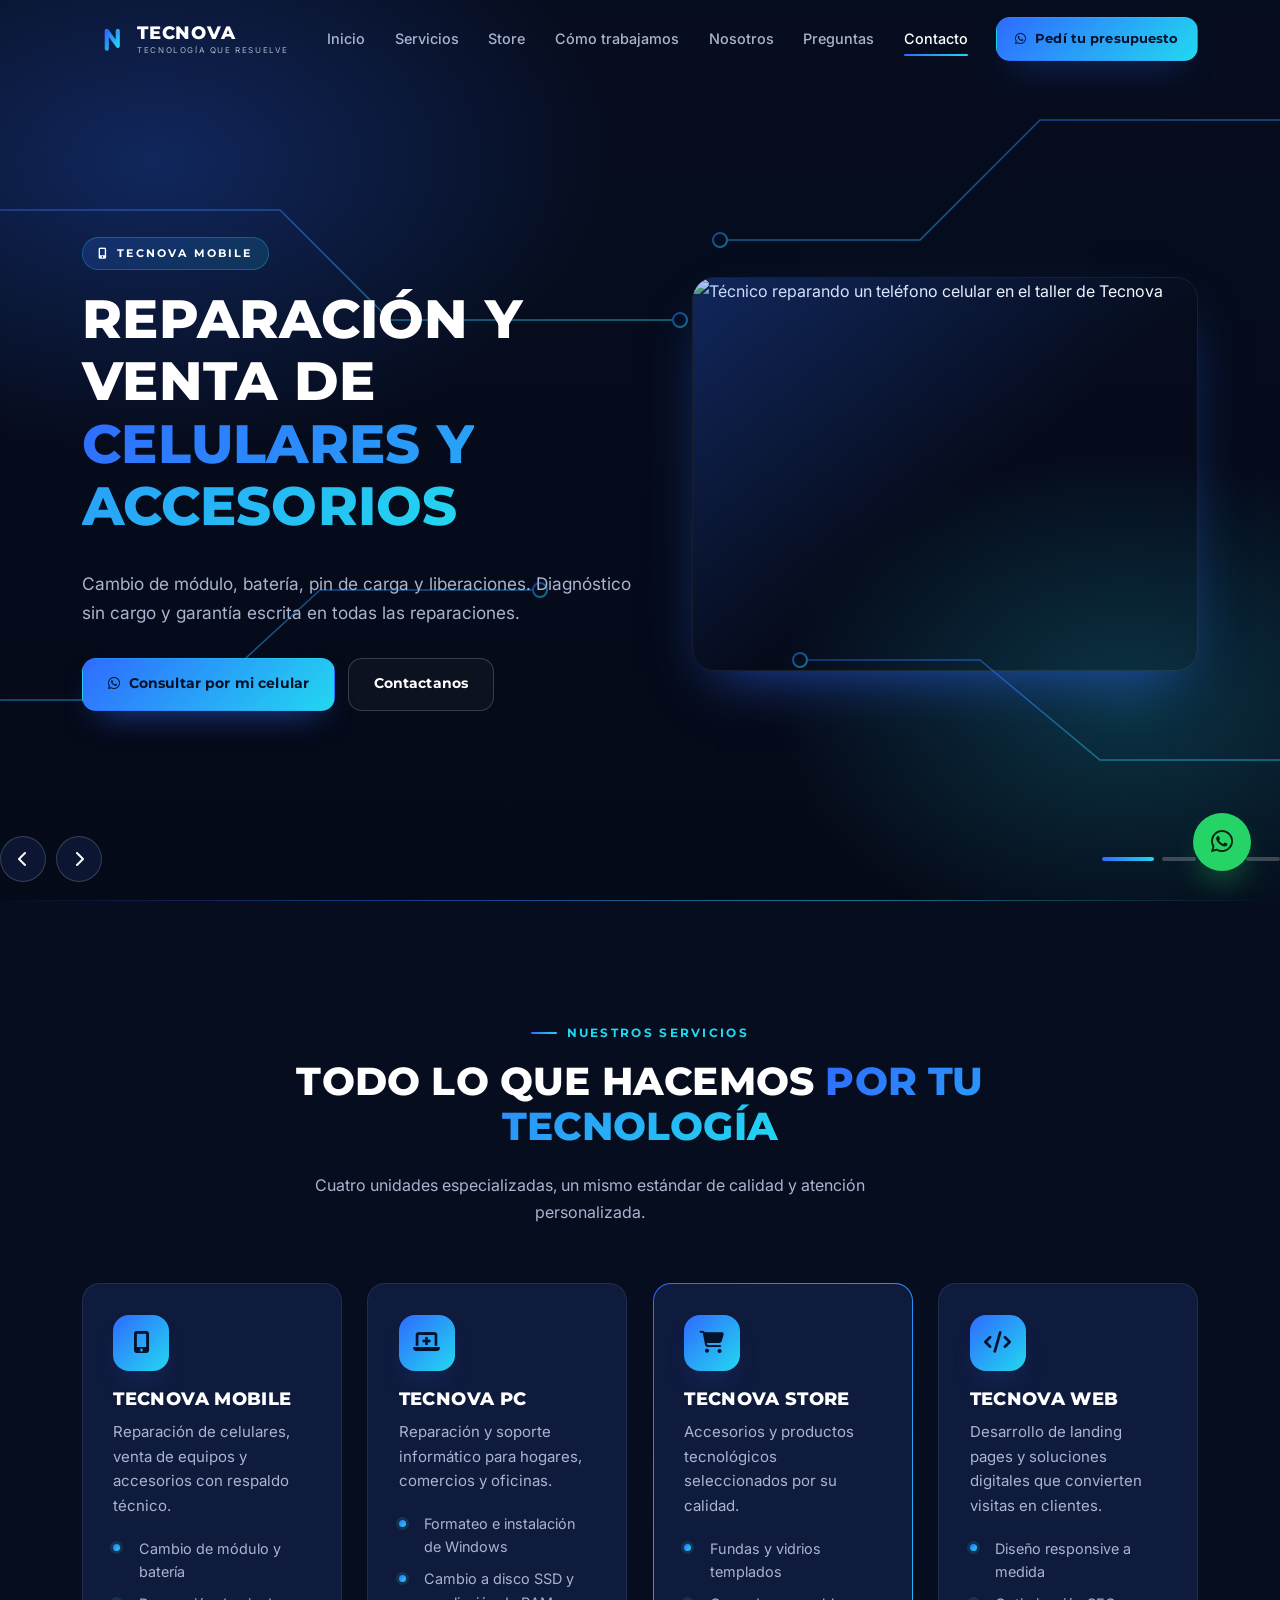
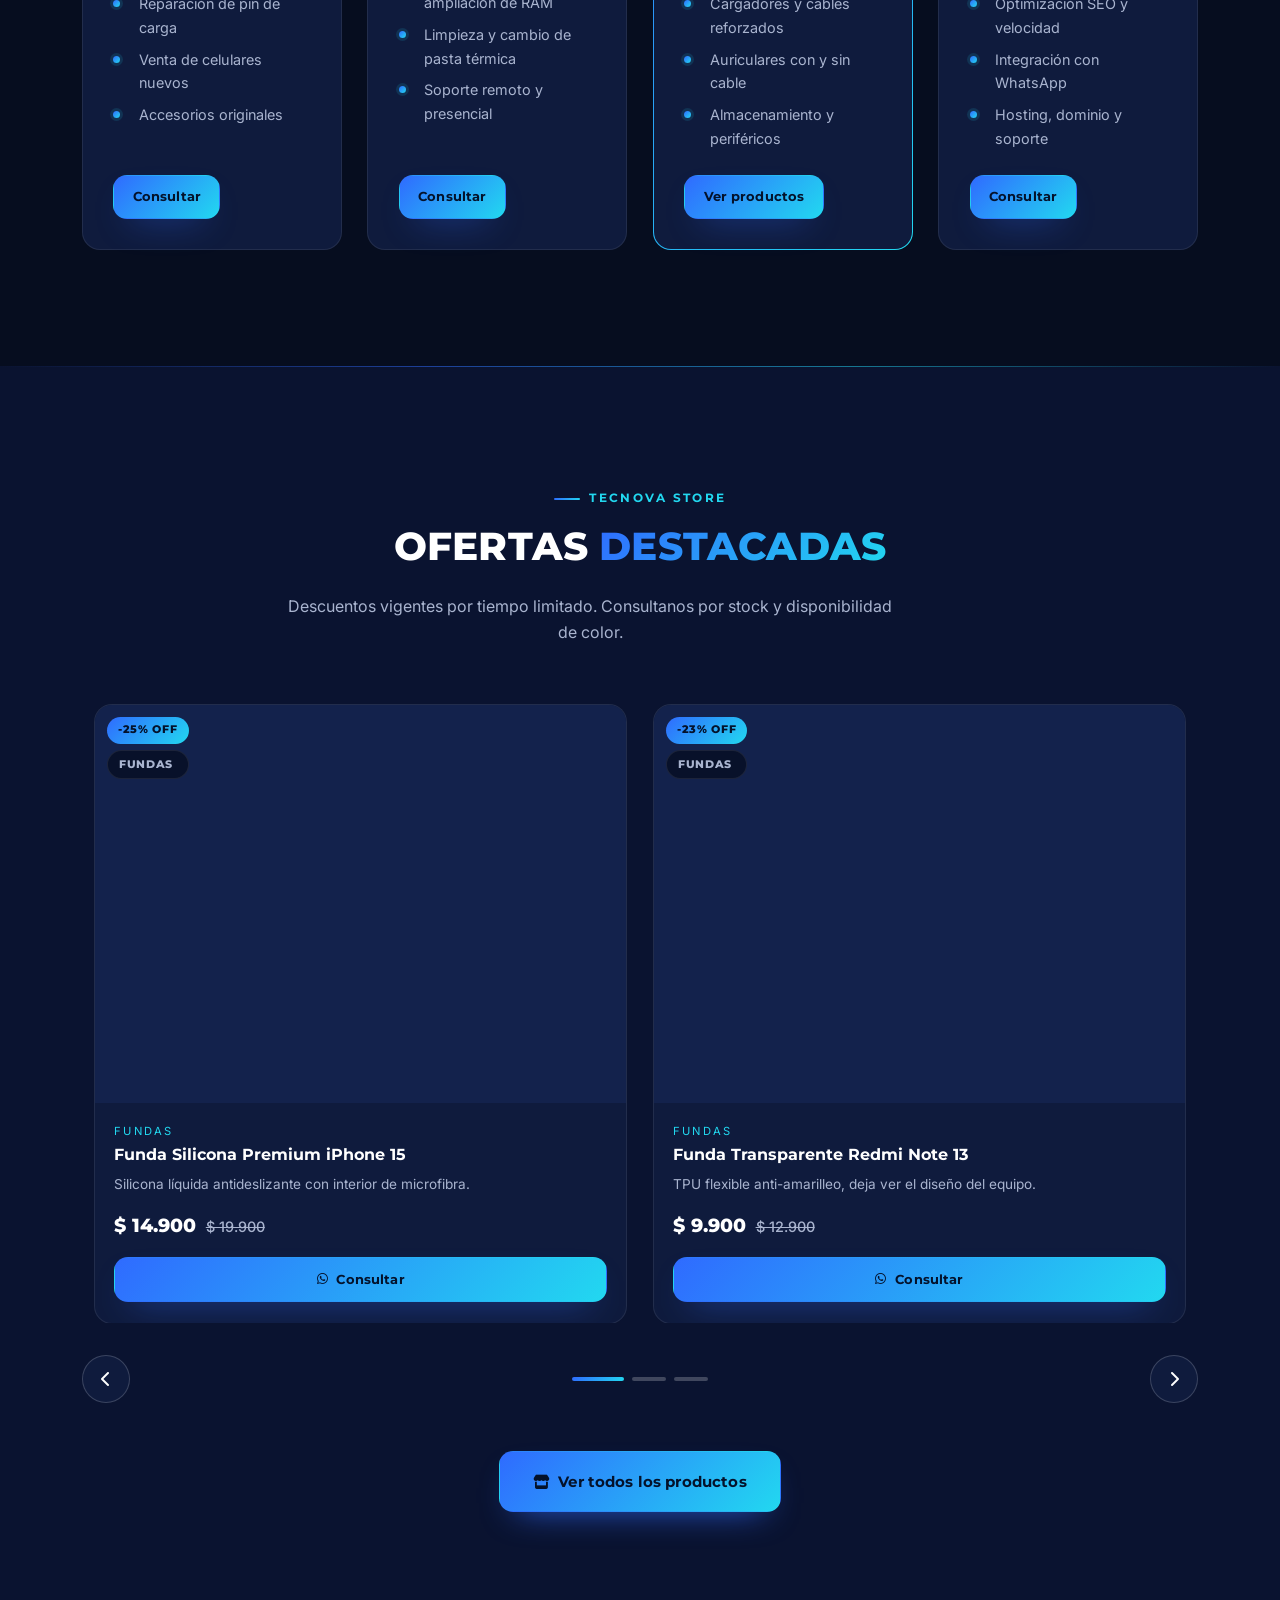
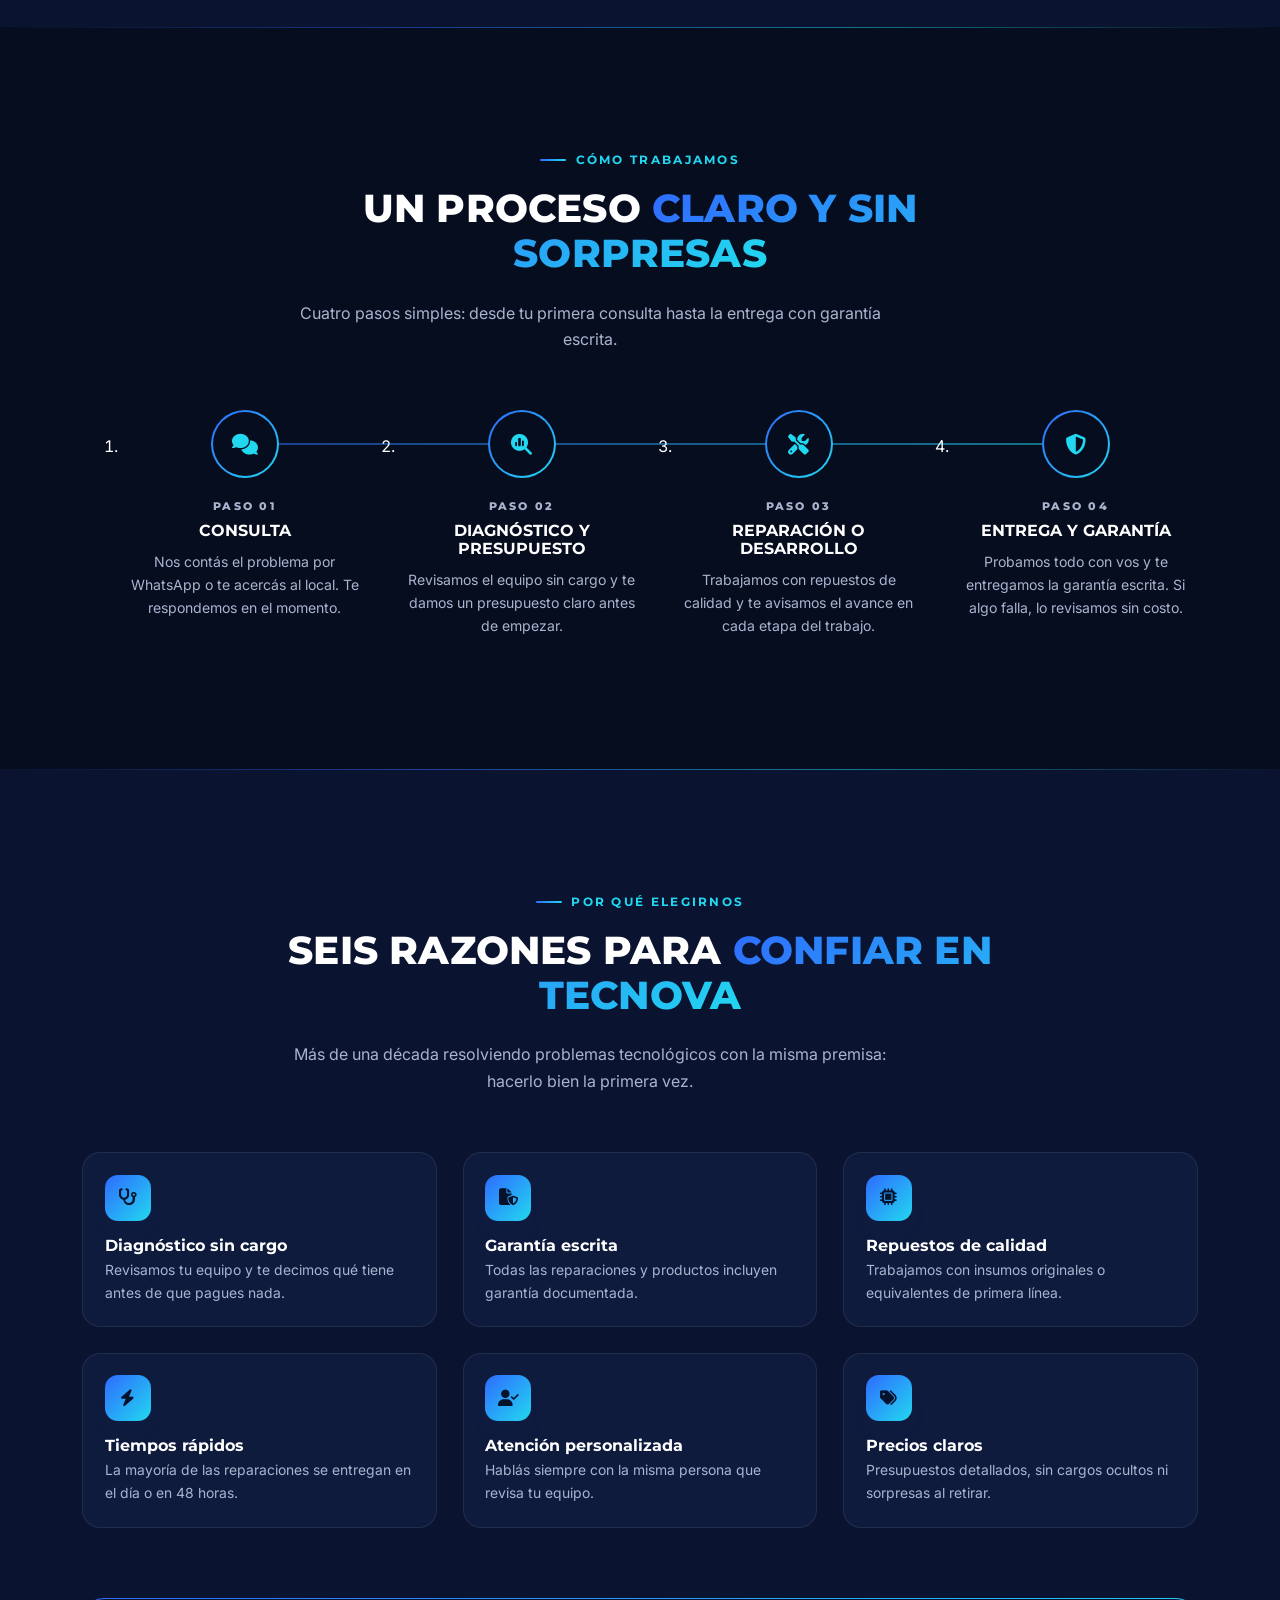
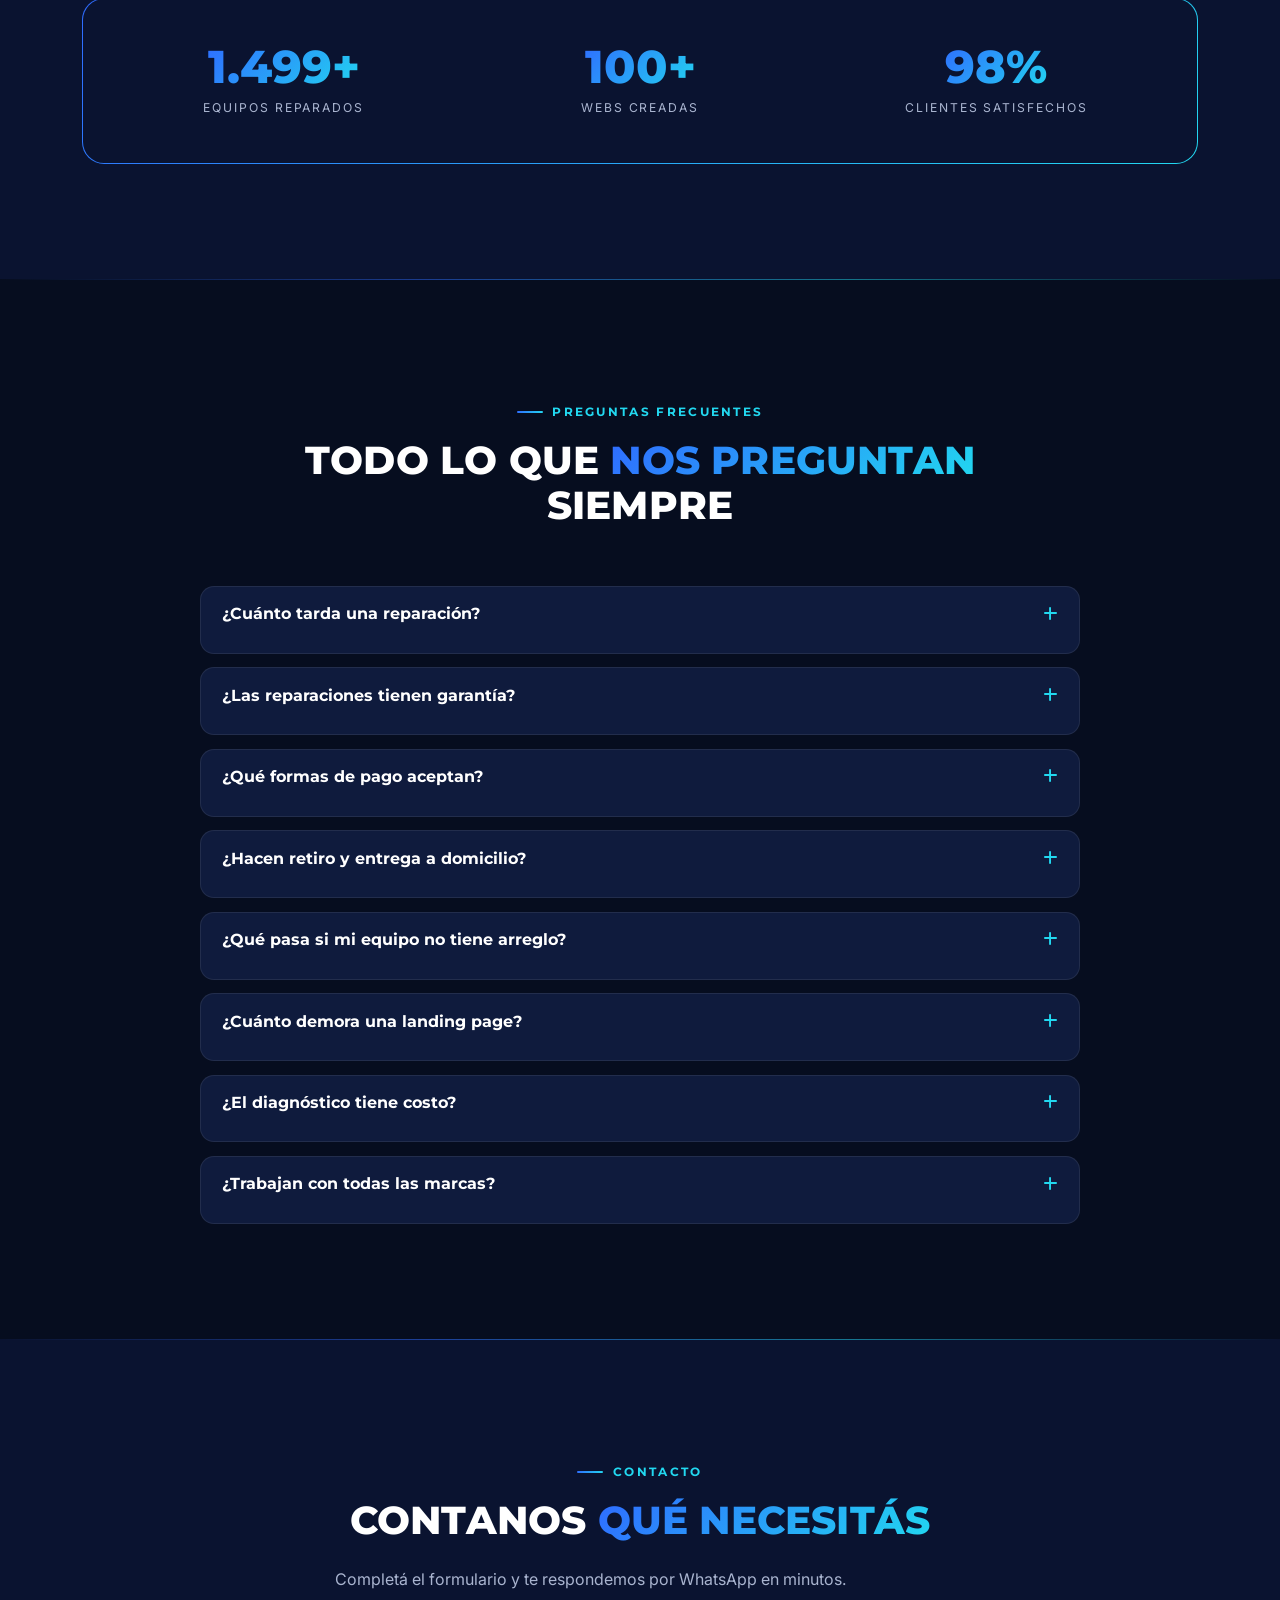
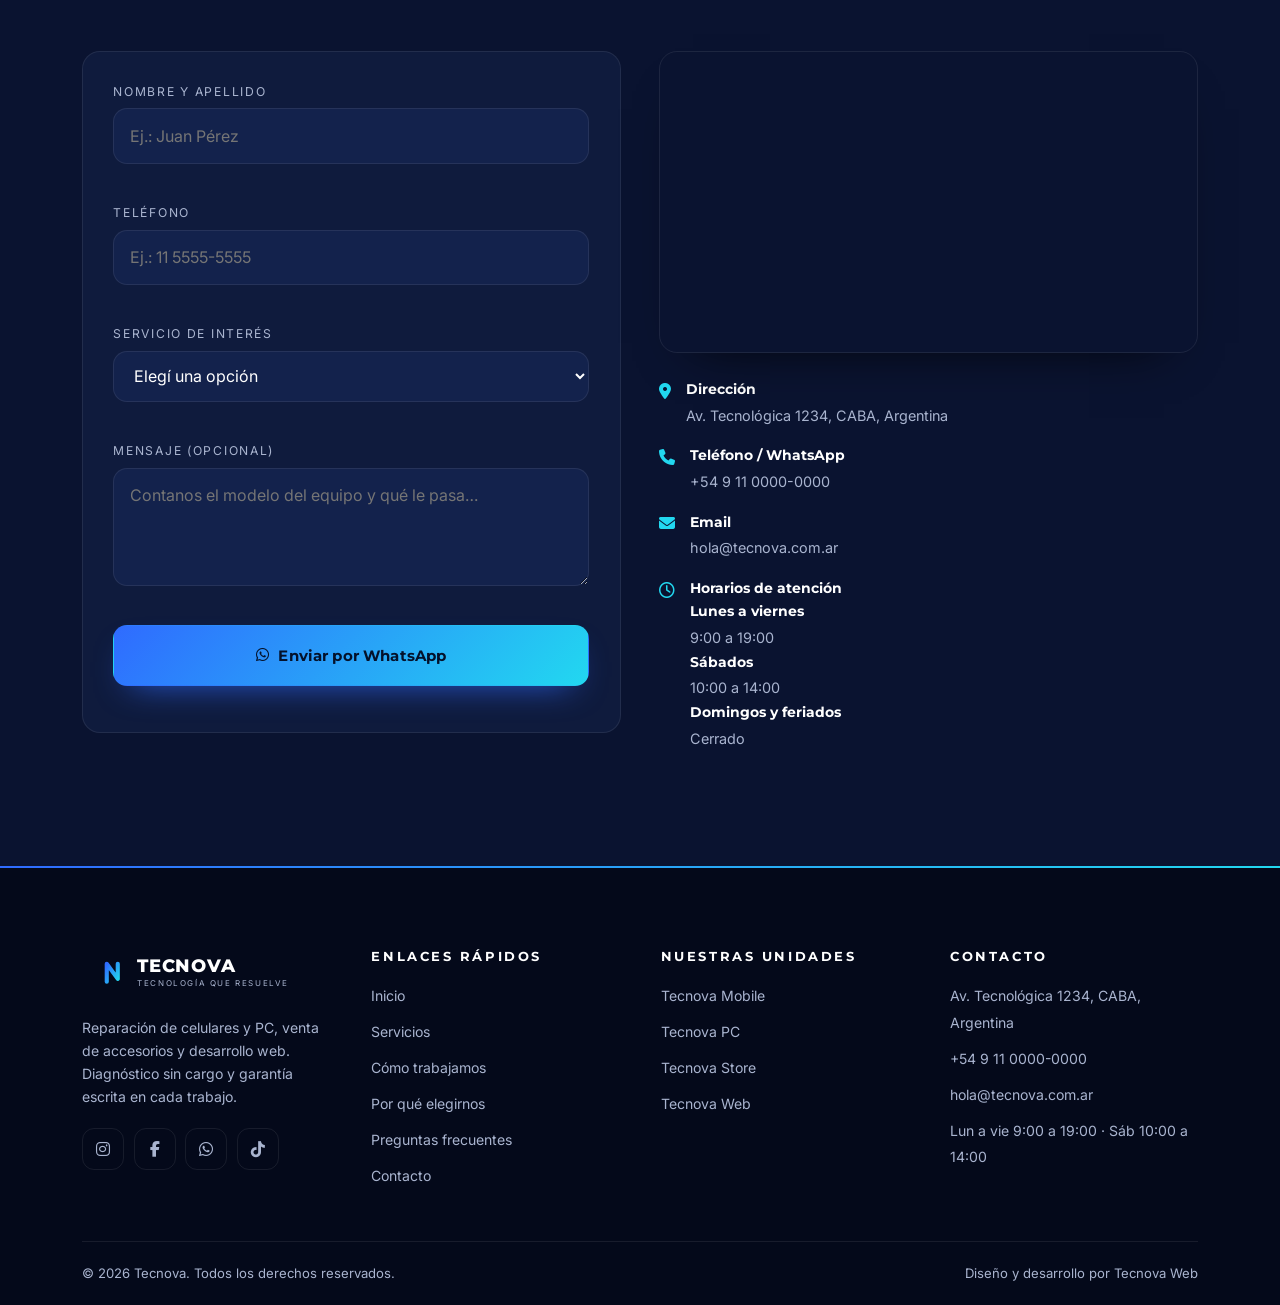
==== index.html @ 8984ede7 "inicio" ====
<!DOCTYPE html>
<html lang="es">
<head>
  <meta charset="UTF-8">
  <meta name="viewport" content="width=device-width, initial-scale=1.0">
  <meta name="theme-color" content="#060D1F">

  <title>Tecnova | Tecnología que resuelve — Reparación de celulares, PC y desarrollo web</title>
  <meta name="description" content="Tecnova: reparación y venta de celulares, soporte informático, accesorios tecnológicos y desarrollo de landing pages. Diagnóstico sin cargo y garantía escrita.">

  <!-- Open Graph -->
  <meta property="og:type" content="website">
  <meta property="og:site_name" content="Tecnova">
  <meta property="og:title" content="Tecnova | Tecnología que resuelve">
  <meta property="og:description" content="Reparación de celulares y PC, accesorios tecnológicos y landing pages. Diagnóstico sin cargo y garantía escrita.">
  <meta property="og:image" content="assets/og-tecnova.jpg">
  <meta property="og:url" content="https://www.tecnova.com.ar/">
  <meta name="twitter:card" content="summary_large_image">

  <!-- Favicon con el isotipo TN (SVG en línea, sin archivo externo) -->
  <link rel="icon" type="image/svg+xml" href="data:image/svg+xml,%3Csvg xmlns='http://www.w3.org/2000/svg' viewBox='0 0 64 64'%3E%3Cdefs%3E%3ClinearGradient id='g' x1='0' y1='0' x2='1' y2='1'%3E%3Cstop offset='0' stop-color='%232F6BFF'/%3E%3Cstop offset='1' stop-color='%2322D8F0'/%3E%3C/linearGradient%3E%3C/defs%3E%3Crect width='64' height='64' rx='14' fill='%23060D1F'/%3E%3Cg fill='none' stroke='url(%23g)' stroke-width='6' stroke-linecap='round' stroke-linejoin='round'%3E%3Cpath d='M10 14h20'/%3E%3Cpath d='M20 14v36'/%3E%3Cpath d='M36 46V20l16 22V20'/%3E%3C/g%3E%3C/svg%3E">

  <!-- Tipografías -->
  <link rel="preconnect" href="https://fonts.googleapis.com">
  <link rel="preconnect" href="https://fonts.gstatic.com" crossorigin>
  <link href="https://fonts.googleapis.com/css2?family=Montserrat:wght@700;800&family=Inter:wght@400;500;600;700&display=swap" rel="stylesheet">

  <!-- Íconos -->
  <link rel="stylesheet" href="https://cdnjs.cloudflare.com/ajax/libs/font-awesome/6.5.2/css/all.min.css">

  <!-- Estilos propios -->
  <link rel="stylesheet" href="css/styles.css">
</head>

<body>
  <a class="skip-link" href="#inicio">Saltar al contenido principal</a>

  <!-- =====================================================================
       1. HEADER FIJO
       ===================================================================== -->
  <header class="site-header" id="header">
    <div class="container site-header__inner">

      <!-- Logo de marca; el fallback horizontal mantiene el header estable -->
      <a class="brand" href="#inicio" aria-label="Tecnova — ir al inicio">
        <img class="brand__logo" src="assets/logo.jpeg" alt="Tecnova, tecnología que resuelve" data-logo width="200" height="88">
        <!-- Fallback con isotipo TN si falta el archivo del logo -->
        <span class="brand__fallback" aria-hidden="true">
          <svg viewBox="0 0 64 64" role="img">
            <defs>
              <linearGradient id="tnHeader" x1="0" y1="0" x2="1" y2="1">
                <stop offset="0" stop-color="#2F6BFF"/><stop offset="1" stop-color="#22D8F0"/>
              </linearGradient>
            </defs>
            <g fill="none" stroke="url(#tnHeader)" stroke-width="6" stroke-linecap="round" stroke-linejoin="round">
              <path d="M10 14h20"/><path d="M20 14v36"/><path d="M36 46V20l16 22V20"/>
            </g>
          </svg>
          <span class="brand__fallback-text"><strong>TECNOVA</strong><small>Tecnología que resuelve</small></span>
        </span>
      </a>

      <!-- Navegación -->
      <nav class="nav" id="nav" aria-label="Menú principal">
        <ul class="nav__list">
          <li><a class="nav__link" href="#inicio">Inicio</a></li>
          <li><a class="nav__link" href="#servicios">Servicios</a></li>
          <li><a class="nav__link" href="store.html">Store</a></li>
          <li><a class="nav__link" href="#como-trabajamos">Cómo trabajamos</a></li>
          <li><a class="nav__link" href="#nosotros">Nosotros</a></li>
          <li><a class="nav__link" href="#preguntas">Preguntas</a></li>
          <li><a class="nav__link" href="#contacto">Contacto</a></li>
        </ul>
      </nav>

      <div class="site-header__actions">
        <a class="btn btn--primary btn--sm" data-wa="presupuesto" href="#contacto">
          <i class="fa-brands fa-whatsapp" aria-hidden="true"></i> Pedí tu presupuesto
        </a>
        <button class="nav-toggle" id="navToggle" type="button" aria-label="Abrir menú" aria-expanded="false" aria-controls="nav">
          <span></span><span></span><span></span>
        </button>
      </div>
    </div>
  </header>

  <main id="inicio">

    <!-- ===================================================================
         2. HERO CARRUSEL (4 slides, uno por categoría)
         =================================================================== -->
    <section class="hero" data-hero tabindex="-1" aria-roledescription="carrusel" aria-label="Presentación de servicios Tecnova">
      <div class="hero__bg" aria-hidden="true"></div>

      <!-- Motivo de circuito con nodos circulares -->
      <div class="hero__circuit" aria-hidden="true">
        <svg viewBox="0 0 1440 900" preserveAspectRatio="xMidYMid slice">
          <defs>
            <linearGradient id="heroCircuitGradient" x1="0" y1="0" x2="1" y2="1">
              <stop offset="0" stop-color="#2F6BFF"/><stop offset="1" stop-color="#22D8F0"/>
            </linearGradient>
          </defs>
          <g class="circuit-stroke">
            <path d="M-20 210 H360 L470 320 H760"/>
            <path d="M1460 120 H1120 L1000 240 H800"/>
            <path d="M-20 700 H280 L400 590 H620"/>
            <path d="M1460 760 H1180 L1060 660 H880"/>
          </g>
          <g class="circuit-node">
            <circle cx="760" cy="320" r="7"/><circle cx="800" cy="240" r="7"/>
            <circle cx="620" cy="590" r="7"/><circle cx="880" cy="660" r="7"/>
          </g>
        </svg>
      </div>

      <div class="container">
        <div class="hero__viewport">

          <!-- Slide 1 · Tecnova Mobile -->
          <article class="hero__slide is-active" aria-roledescription="slide" aria-label="1 de 4: Tecnova Mobile">
            <div class="hero__content">
              <span class="hero__badge"><i class="fa-solid fa-mobile-screen-button" aria-hidden="true"></i> Tecnova Mobile</span>
              <h1 class="hero__title">Reparación y venta de <span class="text-gradient">celulares y accesorios</span></h1>
              <p class="hero__text">Cambio de módulo, batería, pin de carga y liberaciones. Diagnóstico sin cargo y garantía escrita en todas las reparaciones.</p>
              <div class="hero__actions">
                <a class="btn btn--primary" data-wa="mobile" href="#contacto"><i class="fa-brands fa-whatsapp" aria-hidden="true"></i> Consultar por mi celular</a>
                <a class="btn btn--outline" href="#contacto">Contactanos</a>
              </div>
            </div>
            <div class="hero__media">
              <img src="https://placehold.co/900x700/0F1B3D/22D8F0?text=Tecnova+Mobile" alt="Técnico reparando un teléfono celular en el taller de Tecnova" width="900" height="700">
            </div>
          </article>

          <!-- Slide 2 · Tecnova PC -->
          <article class="hero__slide" aria-roledescription="slide" aria-label="2 de 4: Tecnova PC">
            <div class="hero__content">
              <span class="hero__badge"><i class="fa-solid fa-laptop" aria-hidden="true"></i> Tecnova PC</span>
              <h1 class="hero__title">Reparación y <span class="text-gradient">soporte informático</span></h1>
              <p class="hero__text">Formateo, instalación de SSD, limpieza por ultrasonido, recuperación de datos y soporte remoto o presencial.</p>
              <div class="hero__actions">
                <a class="btn btn--primary" data-wa="pc" href="#contacto"><i class="fa-brands fa-whatsapp" aria-hidden="true"></i> Quiero soporte técnico</a>
                <a class="btn btn--outline" href="#contacto">Contactanos</a>
              </div>
            </div>
            <div class="hero__media">
              <img src="https://placehold.co/900x700/0F1B3D/22D8F0?text=Tecnova+PC" alt="Reparación de notebooks y computadoras de escritorio en Tecnova" loading="lazy" width="900" height="700">
            </div>
          </article>

          <!-- Slide 3 · Tecnova Store -->
          <article class="hero__slide" aria-roledescription="slide" aria-label="3 de 4: Tecnova Store">
            <div class="hero__content">
              <span class="hero__badge"><i class="fa-solid fa-cart-shopping" aria-hidden="true"></i> Tecnova Store</span>
              <h1 class="hero__title">Accesorios y <span class="text-gradient">productos tecnológicos</span></h1>
              <p class="hero__text">Fundas, cargadores, auriculares, vidrios templados y más. Stock permanente, productos originales y precios claros.</p>
              <div class="hero__actions">
                <a class="btn btn--primary" href="store.html"><i class="fa-solid fa-bag-shopping" aria-hidden="true"></i> Ver la tienda</a>
                <a class="btn btn--outline" href="#contacto">Contactanos</a>
              </div>
            </div>
            <div class="hero__media">
              <img src="https://placehold.co/900x700/0F1B3D/22D8F0?text=Tecnova+Store" alt="Accesorios y productos tecnológicos disponibles en Tecnova Store" loading="lazy" width="900" height="700">
            </div>
          </article>

          <!-- Slide 4 · Tecnova Web -->
          <article class="hero__slide" aria-roledescription="slide" aria-label="4 de 4: Tecnova Web">
            <div class="hero__content">
              <span class="hero__badge"><i class="fa-solid fa-code" aria-hidden="true"></i> Tecnova Web</span>
              <h1 class="hero__title">Desarrollo de <span class="text-gradient">landing pages</span> y soluciones digitales</h1>
              <p class="hero__text">Sitios rápidos, optimizados para Google y pensados para vender. Diseño a medida, hosting y dominio incluidos.</p>
              <div class="hero__actions">
                <a class="btn btn--primary" data-wa="web" href="#contacto"><i class="fa-brands fa-whatsapp" aria-hidden="true"></i> Quiero mi landing page</a>
                <a class="btn btn--outline" href="#contacto">Contactanos</a>
              </div>
            </div>
            <div class="hero__media">
              <img src="https://placehold.co/900x700/0F1B3D/22D8F0?text=Tecnova+Web" alt="Diseño y desarrollo de landing pages y soluciones digitales" loading="lazy" width="900" height="700">
            </div>
          </article>

        </div>

        <!-- Controles -->
        <div class="carousel-nav">
          <div class="carousel-arrows">
            <button class="carousel-arrow" type="button" data-hero-prev aria-label="Slide anterior">
              <i class="fa-solid fa-chevron-left" aria-hidden="true"></i>
            </button>
            <button class="carousel-arrow" type="button" data-hero-next aria-label="Slide siguiente">
              <i class="fa-solid fa-chevron-right" aria-hidden="true"></i>
            </button>
          </div>
          <div class="carousel-dots" data-hero-dots role="tablist" aria-label="Seleccionar slide"></div>
        </div>
      </div>
    </section>

    <!-- ===================================================================
         3. SERVICIOS
         =================================================================== -->
    <section class="section section--divider" id="servicios">
      <div class="container">
        <header class="section__head section__head--center reveal">
          <span class="eyebrow">Nuestros servicios</span>
          <h2 class="section__title">Todo lo que hacemos <span class="text-gradient">por tu tecnología</span></h2>
          <p class="section__text">Cuatro unidades especializadas, un mismo estándar de calidad y atención personalizada.</p>
        </header>

        <div class="grid grid--4">

          <article class="card reveal">
            <span class="icon-badge"><i class="fa-solid fa-mobile-screen-button" aria-hidden="true"></i></span>
            <h3 class="card__title">Tecnova Mobile</h3>
            <p class="card__text">Reparación de celulares, venta de equipos y accesorios con respaldo técnico.</p>
            <ul class="check-list">
              <li>Cambio de módulo y batería</li>
              <li>Reparación de pin de carga</li>
              <li>Venta de celulares nuevos</li>
              <li>Accesorios originales</li>
            </ul>
            <div class="card__footer">
              <a class="btn btn--primary btn--sm" data-wa="mobile" href="#contacto">Consultar</a>
            </div>
          </article>

          <article class="card reveal">
            <span class="icon-badge"><i class="fa-solid fa-laptop-medical" aria-hidden="true"></i></span>
            <h3 class="card__title">Tecnova PC</h3>
            <p class="card__text">Reparación y soporte informático para hogares, comercios y oficinas.</p>
            <ul class="check-list">
              <li>Formateo e instalación de Windows</li>
              <li>Cambio a disco SSD y ampliación de RAM</li>
              <li>Limpieza y cambio de pasta térmica</li>
              <li>Soporte remoto y presencial</li>
            </ul>
            <div class="card__footer">
              <a class="btn btn--primary btn--sm" data-wa="pc" href="#contacto">Consultar</a>
            </div>
          </article>

          <article class="card card--featured reveal">
            <span class="icon-badge"><i class="fa-solid fa-cart-shopping" aria-hidden="true"></i></span>
            <h3 class="card__title">Tecnova Store</h3>
            <p class="card__text">Accesorios y productos tecnológicos seleccionados por su calidad.</p>
            <ul class="check-list">
              <li>Fundas y vidrios templados</li>
              <li>Cargadores y cables reforzados</li>
              <li>Auriculares con y sin cable</li>
              <li>Almacenamiento y periféricos</li>
            </ul>
            <div class="card__footer">
              <a class="btn btn--primary btn--sm" href="store.html">Ver productos</a>
            </div>
          </article>

          <article class="card reveal">
            <span class="icon-badge"><i class="fa-solid fa-code" aria-hidden="true"></i></span>
            <h3 class="card__title">Tecnova Web</h3>
            <p class="card__text">Desarrollo de landing pages y soluciones digitales que convierten visitas en clientes.</p>
            <ul class="check-list">
              <li>Diseño responsive a medida</li>
              <li>Optimización SEO y velocidad</li>
              <li>Integración con WhatsApp</li>
              <li>Hosting, dominio y soporte</li>
            </ul>
            <div class="card__footer">
              <a class="btn btn--primary btn--sm" data-wa="web" href="#contacto">Consultar</a>
            </div>
          </article>

        </div>
      </div>
    </section>

    <!-- ===================================================================
         4. STORE — Ofertas destacadas (carrusel de 6 productos)
         =================================================================== -->
    <section class="section section--alt section--divider" id="store">
      <div class="container">
        <header class="section__head section__head--center reveal">
          <span class="eyebrow">Tecnova Store</span>
          <h2 class="section__title">Ofertas <span class="text-gradient">destacadas</span></h2>
          <p class="section__text">Descuentos vigentes por tiempo limitado. Consultanos por stock y disponibilidad de color.</p>
        </header>

        <div class="carousel reveal" data-offers>
          <div class="carousel__viewport">
            <ul class="carousel__track" id="offersTrack" aria-label="Productos en oferta"></ul>
          </div>

          <div class="carousel__controls">
            <button class="carousel__arrow" type="button" data-offers-prev aria-label="Ofertas anteriores">
              <i class="fa-solid fa-chevron-left" aria-hidden="true"></i>
            </button>
            <div class="carousel-dots" data-offers-dots aria-label="Seleccionar grupo de ofertas"></div>
            <button class="carousel__arrow" type="button" data-offers-next aria-label="Ofertas siguientes">
              <i class="fa-solid fa-chevron-right" aria-hidden="true"></i>
            </button>
          </div>
        </div>

        <div class="carousel__cta reveal">
          <a class="btn btn--primary btn--lg" href="store.html">
            <i class="fa-solid fa-store" aria-hidden="true"></i> Ver todos los productos
          </a>
        </div>
      </div>
    </section>

    <!-- ===================================================================
         5. ¿CÓMO TRABAJAMOS? — línea de tiempo con estilo circuito
         =================================================================== -->
    <section class="section section--divider" id="como-trabajamos">
      <div class="container">
        <header class="section__head section__head--center reveal">
          <span class="eyebrow">Cómo trabajamos</span>
          <h2 class="section__title">Un proceso <span class="text-gradient">claro y sin sorpresas</span></h2>
          <p class="section__text">Cuatro pasos simples: desde tu primera consulta hasta la entrega con garantía escrita.</p>
        </header>

        <ol class="timeline">
          <li class="timeline__step reveal">
            <span class="timeline__node"><i class="fa-solid fa-comments" aria-hidden="true"></i></span>
            <div>
              <span class="timeline__num">Paso 01</span>
              <h3 class="timeline__title">Consulta</h3>
              <p class="timeline__text">Nos contás el problema por WhatsApp o te acercás al local. Te respondemos en el momento.</p>
            </div>
          </li>
          <li class="timeline__step reveal">
            <span class="timeline__node"><i class="fa-solid fa-magnifying-glass-chart" aria-hidden="true"></i></span>
            <div>
              <span class="timeline__num">Paso 02</span>
              <h3 class="timeline__title">Diagnóstico y presupuesto</h3>
              <p class="timeline__text">Revisamos el equipo sin cargo y te damos un presupuesto claro antes de empezar.</p>
            </div>
          </li>
          <li class="timeline__step reveal">
            <span class="timeline__node"><i class="fa-solid fa-screwdriver-wrench" aria-hidden="true"></i></span>
            <div>
              <span class="timeline__num">Paso 03</span>
              <h3 class="timeline__title">Reparación o desarrollo</h3>
              <p class="timeline__text">Trabajamos con repuestos de calidad y te avisamos el avance en cada etapa del trabajo.</p>
            </div>
          </li>
          <li class="timeline__step reveal">
            <span class="timeline__node"><i class="fa-solid fa-shield-halved" aria-hidden="true"></i></span>
            <div>
              <span class="timeline__num">Paso 04</span>
              <h3 class="timeline__title">Entrega y garantía</h3>
              <p class="timeline__text">Probamos todo con vos y te entregamos la garantía escrita. Si algo falla, lo revisamos sin costo.</p>
            </div>
          </li>
        </ol>
      </div>
    </section>

    <!-- ===================================================================
         6. ¿POR QUÉ ELEGIRNOS? + contadores
         =================================================================== -->
    <section class="section section--alt section--divider" id="nosotros">
      <div class="container">
        <header class="section__head section__head--center reveal">
          <span class="eyebrow">Por qué elegirnos</span>
          <h2 class="section__title">Seis razones para <span class="text-gradient">confiar en Tecnova</span></h2>
          <p class="section__text">Más de una década resolviendo problemas tecnológicos con la misma premisa: hacerlo bien la primera vez.</p>
        </header>

        <div class="grid grid--3">
          <article class="card benefit reveal">
            <span class="icon-badge"><i class="fa-solid fa-stethoscope" aria-hidden="true"></i></span>
            <div>
              <h3 class="benefit__title">Diagnóstico sin cargo</h3>
              <p class="benefit__text">Revisamos tu equipo y te decimos qué tiene antes de que pagues nada.</p>
            </div>
          </article>

          <article class="card benefit reveal">
            <span class="icon-badge"><i class="fa-solid fa-file-shield" aria-hidden="true"></i></span>
            <div>
              <h3 class="benefit__title">Garantía escrita</h3>
              <p class="benefit__text">Todas las reparaciones y productos incluyen garantía documentada.</p>
            </div>
          </article>

          <article class="card benefit reveal">
            <span class="icon-badge"><i class="fa-solid fa-microchip" aria-hidden="true"></i></span>
            <div>
              <h3 class="benefit__title">Repuestos de calidad</h3>
              <p class="benefit__text">Trabajamos con insumos originales o equivalentes de primera línea.</p>
            </div>
          </article>

          <article class="card benefit reveal">
            <span class="icon-badge"><i class="fa-solid fa-bolt" aria-hidden="true"></i></span>
            <div>
              <h3 class="benefit__title">Tiempos rápidos</h3>
              <p class="benefit__text">La mayoría de las reparaciones se entregan en el día o en 48 horas.</p>
            </div>
          </article>

          <article class="card benefit reveal">
            <span class="icon-badge"><i class="fa-solid fa-user-check" aria-hidden="true"></i></span>
            <div>
              <h3 class="benefit__title">Atención personalizada</h3>
              <p class="benefit__text">Hablás siempre con la misma persona que revisa tu equipo.</p>
            </div>
          </article>

          <article class="card benefit reveal">
            <span class="icon-badge"><i class="fa-solid fa-tags" aria-hidden="true"></i></span>
            <div>
              <h3 class="benefit__title">Precios claros</h3>
              <p class="benefit__text">Presupuestos detallados, sin cargos ocultos ni sorpresas al retirar.</p>
            </div>
          </article>
        </div>

        <!-- Franja de contadores animados -->
        <div class="stats reveal">
          <div class="stat">
            <span class="stat__value text-gradient" data-counter="1500" data-suffix="+">0</span>
            <span class="stat__label">Equipos reparados</span>
          </div>
          <div class="stat">
            <span class="stat__value text-gradient" data-counter="100" data-suffix="+">0</span>
            <span class="stat__label">Webs creadas</span>
          </div>
          <div class="stat">
            <span class="stat__value text-gradient" data-counter="98" data-suffix="%">0</span>
            <span class="stat__label">Clientes satisfechos</span>
          </div>
        </div>
      </div>
    </section>

    <!-- ===================================================================
         7. PREGUNTAS FRECUENTES
         =================================================================== -->
    <section class="section section--divider" id="preguntas">
      <div class="container">
        <header class="section__head section__head--center reveal">
          <span class="eyebrow">Preguntas frecuentes</span>
          <h2 class="section__title">Todo lo que <span class="text-gradient">nos preguntan</span> siempre</h2>
        </header>

        <div class="faq">
          <div class="faq__item reveal">
            <h3><button class="faq__question" type="button" aria-expanded="false" aria-controls="faq1">¿Cuánto tarda una reparación?<i class="fa-solid fa-plus faq__icon" aria-hidden="true"></i></button></h3>
            <div class="faq__answer" id="faq1"><div class="faq__answer-inner">La mayoría de los cambios de módulo, batería o pin de carga se entregan el mismo día. Si hay que pedir un repuesto específico, puede demorar entre 24 y 72 horas. Siempre te confirmamos el plazo antes de arrancar.</div></div>
          </div>

          <div class="faq__item reveal">
            <h3><button class="faq__question" type="button" aria-expanded="false" aria-controls="faq2">¿Las reparaciones tienen garantía?<i class="fa-solid fa-plus faq__icon" aria-hidden="true"></i></button></h3>
            <div class="faq__answer" id="faq2"><div class="faq__answer-inner">Sí. Todas nuestras reparaciones incluyen garantía escrita que cubre el repuesto colocado y la mano de obra. Los productos de la tienda tienen además la garantía del fabricante.</div></div>
          </div>

          <div class="faq__item reveal">
            <h3><button class="faq__question" type="button" aria-expanded="false" aria-controls="faq3">¿Qué formas de pago aceptan?<i class="fa-solid fa-plus faq__icon" aria-hidden="true"></i></button></h3>
            <div class="faq__answer" id="faq3"><div class="faq__answer-inner">Efectivo, transferencia bancaria, tarjetas de débito y crédito (con posibilidad de cuotas según el banco) y billeteras virtuales. Consultanos por promociones vigentes.</div></div>
          </div>

          <div class="faq__item reveal">
            <h3><button class="faq__question" type="button" aria-expanded="false" aria-controls="faq4">¿Hacen retiro y entrega a domicilio?<i class="fa-solid fa-plus faq__icon" aria-hidden="true"></i></button></h3>
            <div class="faq__answer" id="faq4"><div class="faq__answer-inner">Sí, coordinamos retiro y entrega a domicilio dentro de la zona. Para notebooks y PC de escritorio también ofrecemos soporte remoto cuando el problema es de software.</div></div>
          </div>

          <div class="faq__item reveal">
            <h3><button class="faq__question" type="button" aria-expanded="false" aria-controls="faq5">¿Qué pasa si mi equipo no tiene arreglo?<i class="fa-solid fa-plus faq__icon" aria-hidden="true"></i></button></h3>
            <div class="faq__answer" id="faq5"><div class="faq__answer-inner">Te lo informamos con sinceridad y sin costo. Si el arreglo no es conveniente, te devolvemos el equipo sin cargo y te asesoramos sobre las mejores opciones: recuperar tus datos o renovar el equipo.</div></div>
          </div>

          <div class="faq__item reveal">
            <h3><button class="faq__question" type="button" aria-expanded="false" aria-controls="faq6">¿Cuánto demora una landing page?<i class="fa-solid fa-plus faq__icon" aria-hidden="true"></i></button></h3>
            <div class="faq__answer" id="faq6"><div class="faq__answer-inner">Una landing page estándar se entrega en 7 a 10 días hábiles, incluyendo diseño, desarrollo, integración con WhatsApp y publicación con dominio propio. Proyectos más grandes se cotizan aparte.</div></div>
          </div>

          <div class="faq__item reveal">
            <h3><button class="faq__question" type="button" aria-expanded="false" aria-controls="faq7">¿El diagnóstico tiene costo?<i class="fa-solid fa-plus faq__icon" aria-hidden="true"></i></button></h3>
            <div class="faq__answer" id="faq7"><div class="faq__answer-inner">No, el diagnóstico es sin cargo y sin compromiso. Si decidís reparar con nosotros, el presupuesto que te dimos es el precio final.</div></div>
          </div>

          <div class="faq__item reveal">
            <h3><button class="faq__question" type="button" aria-expanded="false" aria-controls="faq8">¿Trabajan con todas las marcas?<i class="fa-solid fa-plus faq__icon" aria-hidden="true"></i></button></h3>
            <div class="faq__answer" id="faq8"><div class="faq__answer-inner">Sí: Samsung, Apple, Motorola, Xiaomi, Huawei, TCL, Honor y más. En informática trabajamos con todas las marcas de notebooks y PC de escritorio, tanto con Windows como con macOS o Linux.</div></div>
          </div>
        </div>
      </div>
    </section>

    <!-- ===================================================================
         8. CONTACTO Y UBICACIÓN
         =================================================================== -->
    <section class="section section--alt section--divider" id="contacto">
      <div class="container">
        <header class="section__head section__head--center reveal">
          <span class="eyebrow">Contacto</span>
          <h2 class="section__title">Contanos <span class="text-gradient">qué necesitás</span></h2>
          <p class="section__text">Completá el formulario y te respondemos por WhatsApp en minutos.</p>
        </header>

        <div class="contact-grid">

          <!-- Columna izquierda: formulario -->
          <div class="card reveal">
            <form class="form" id="contactForm" novalidate>
              <div class="field">
                <label for="nombre">Nombre y apellido</label>
                <input type="text" id="nombre" name="nombre" placeholder="Ej.: Juan Pérez" autocomplete="name" required>
                <span class="field__error" aria-live="polite"></span>
              </div>

              <div class="field">
                <label for="telefono">Teléfono</label>
                <input type="tel" id="telefono" name="telefono" placeholder="Ej.: 11 5555-5555" autocomplete="tel" required>
                <span class="field__error" aria-live="polite"></span>
              </div>

              <div class="field">
                <label for="servicio">Servicio de interés</label>
                <select id="servicio" name="servicio" required>
                  <option value="">Elegí una opción</option>
                  <option value="Tecnova Mobile">Tecnova Mobile — Reparación y venta de celulares</option>
                  <option value="Tecnova PC">Tecnova PC — Reparación y soporte informático</option>
                  <option value="Tecnova Store">Tecnova Store — Accesorios y productos</option>
                  <option value="Tecnova Web">Tecnova Web — Landing pages y soluciones digitales</option>
                </select>
                <span class="field__error" aria-live="polite"></span>
              </div>

              <div class="field">
                <label for="mensaje">Mensaje <span aria-hidden="true">(opcional)</span></label>
                <textarea id="mensaje" name="mensaje" placeholder="Contanos el modelo del equipo y qué le pasa…"></textarea>
                <span class="field__error" aria-live="polite"></span>
              </div>

              <button class="btn btn--primary btn--lg btn--block" type="submit">
                <i class="fa-brands fa-whatsapp" aria-hidden="true"></i> Enviar por WhatsApp
              </button>
              <p class="form__status" id="formStatus" role="status" aria-live="polite"></p>
            </form>
          </div>

          <!-- Columna derecha: mapa + datos -->
          <div class="reveal">
            <div class="map">
              <!-- Reemplazá el src por el de tu negocio (Google Maps → Compartir → Insertar mapa) -->
              <iframe
                title="Ubicación de Tecnova en el mapa"
                src="https://www.google.com/maps?q=Buenos+Aires,+Argentina&output=embed"
                loading="lazy"
                referrerpolicy="no-referrer-when-downgrade"
                allowfullscreen></iframe>
            </div>

            <ul class="info-list">
              <li class="info-item">
                <i class="fa-solid fa-location-dot" aria-hidden="true"></i>
                <div><strong>Dirección</strong><span data-config="direccion">Av. Tecnológica 1234, CABA, Argentina</span></div>
              </li>
              <li class="info-item">
                <i class="fa-solid fa-phone" aria-hidden="true"></i>
                <div><strong>Teléfono / WhatsApp</strong><a data-config="telefono" href="#" target="_blank" rel="noopener">+54 9 11 0000-0000</a></div>
              </li>
              <li class="info-item">
                <i class="fa-solid fa-envelope" aria-hidden="true"></i>
                <div><strong>Email</strong><a data-config="email" href="mailto:hola@tecnova.com.ar">hola@tecnova.com.ar</a></div>
              </li>
              <li class="info-item">
                <i class="fa-regular fa-clock" aria-hidden="true"></i>
                <div>
                  <strong>Horarios de atención</strong>
                  <ul data-horarios></ul>
                </div>
              </li>
            </ul>
          </div>

        </div>
      </div>
    </section>
  </main>

  <!-- =====================================================================
       9. FOOTER
       ===================================================================== -->
  <footer class="site-footer">
    <div class="container">
      <div class="footer-grid">

        <div>
          <a class="brand" href="#inicio" aria-label="Tecnova — ir al inicio">
            <img class="brand__logo" src="assets/logo.jpeg" alt="Tecnova, tecnología que resuelve" data-logo width="180" height="80">
            <span class="brand__fallback" aria-hidden="true">
              <svg viewBox="0 0 64 64" role="img">
                <defs>
                  <linearGradient id="tnFooter" x1="0" y1="0" x2="1" y2="1">
                    <stop offset="0" stop-color="#2F6BFF"/><stop offset="1" stop-color="#22D8F0"/>
                  </linearGradient>
                </defs>
                <g fill="none" stroke="url(#tnFooter)" stroke-width="6" stroke-linecap="round" stroke-linejoin="round">
                  <path d="M10 14h20"/><path d="M20 14v36"/><path d="M36 46V20l16 22V20"/>
                </g>
              </svg>
              <span class="brand__fallback-text"><strong>TECNOVA</strong><small>Tecnología que resuelve</small></span>
            </span>
          </a>
          <p class="footer__text">Reparación de celulares y PC, venta de accesorios y desarrollo web. Diagnóstico sin cargo y garantía escrita en cada trabajo.</p>

          <div class="socials">
            <a href="#" data-social="instagram" target="_blank" rel="noopener" aria-label="Instagram de Tecnova"><i class="fa-brands fa-instagram" aria-hidden="true"></i></a>
            <a href="#" data-social="facebook" target="_blank" rel="noopener" aria-label="Facebook de Tecnova"><i class="fa-brands fa-facebook-f" aria-hidden="true"></i></a>
            <a class="is-whatsapp" href="#" data-social="whatsapp" target="_blank" rel="noopener" aria-label="WhatsApp de Tecnova"><i class="fa-brands fa-whatsapp" aria-hidden="true"></i></a>
            <a href="#" data-social="tiktok" target="_blank" rel="noopener" aria-label="TikTok de Tecnova"><i class="fa-brands fa-tiktok" aria-hidden="true"></i></a>
          </div>
        </div>

        <nav aria-label="Enlaces rápidos">
          <h2 class="footer__title">Enlaces rápidos</h2>
          <ul class="footer__list">
            <li><a href="#inicio">Inicio</a></li>
            <li><a href="#servicios">Servicios</a></li>
            <li><a href="#como-trabajamos">Cómo trabajamos</a></li>
            <li><a href="#nosotros">Por qué elegirnos</a></li>
            <li><a href="#preguntas">Preguntas frecuentes</a></li>
            <li><a href="#contacto">Contacto</a></li>
          </ul>
        </nav>

        <nav aria-label="Categorías de servicio">
          <h2 class="footer__title">Nuestras unidades</h2>
          <ul class="footer__list">
            <li><a href="#servicios">Tecnova Mobile</a></li>
            <li><a href="#servicios">Tecnova PC</a></li>
            <li><a href="store.html">Tecnova Store</a></li>
            <li><a href="#servicios">Tecnova Web</a></li>
          </ul>
        </nav>

        <div>
          <h2 class="footer__title">Contacto</h2>
          <ul class="footer__list">
            <li><a data-config="direccion" href="#contacto">Av. Tecnológica 1234, CABA</a></li>
            <li><a data-config="telefono" href="#" target="_blank" rel="noopener">+54 9 11 0000-0000</a></li>
            <li><a data-config="email" href="mailto:hola@tecnova.com.ar">hola@tecnova.com.ar</a></li>
            <li><span class="footer__text">Lun a vie 9:00 a 19:00 · Sáb 10:00 a 14:00</span></li>
          </ul>
        </div>

      </div>

      <div class="footer__bottom">
        <p>© 2026 Tecnova. Todos los derechos reservados.</p>
        <p>Diseño y desarrollo por <a href="store.html">Tecnova Web</a></p>
      </div>
    </div>
  </footer>

  <!-- =====================================================================
       10. BOTÓN FLOTANTE DE WHATSAPP
       ===================================================================== -->
  <a class="wa-float" href="#" data-wa="general" aria-label="Escribinos por WhatsApp">
    <i class="fa-brands fa-whatsapp" aria-hidden="true"></i>
    <span class="wa-float__tooltip">¿Necesitás ayuda?</span>
  </a>

  <!-- Scripts (sin frameworks) -->
  <script src="js/products.js" defer></script>
  <script src="js/main.js" defer></script>
</body>
</html>
---- css/styles.css ----
/* ==========================================================================
   TECNOVA — Tecnología que resuelve
   Hoja de estilos principal
   --------------------------------------------------------------------------
   Índice:
   1.  Variables de marca (:root)
   2.  Reset y base
   3.  Utilidades y layout
   4.  Botones
   5.  Header + navegación
   6.  Hero carrusel
   7.  Secciones y encabezados
   8.  Tarjetas / Servicios
   9.  Carrusel de productos (ofertas)
   10. Línea de tiempo (Cómo trabajamos)
   11. Beneficios + contadores
   12. FAQ (acordeón)
   13. Contacto + mapa
   14. Footer
   15. WhatsApp flotante
   16. Página Store
   17. Animaciones de aparición
   18. Responsive
   19. Accesibilidad / prefers-reduced-motion
   ========================================================================== */

/* ==========================================================================
   1. VARIABLES DE MARCA — cambiá acá y todo el sitio se adapta
   ========================================================================== */
:root {
  /* --- Colores base --- */
  --color-bg: #060d1f;            /* fondo principal (azul marino casi negro) */
  --color-bg-alt: #0a1330;        /* fondo de secciones alternas */
  --color-surface: #0f1b3d;       /* tarjetas */
  --color-surface-2: #13224c;     /* tarjetas elevadas / inputs */
  --color-footer: #04091a;        /* footer, más oscuro que el resto */
  --color-border: rgba(255, 255, 255, 0.08);
  --color-border-strong: rgba(255, 255, 255, 0.18);

  /* --- Textos --- */
  --text: #ffffff;
  --text-muted: #a9b4cf;
  --text-dark: #04122b;           /* tinta sobre degradado (contraste alto) */

  /* --- Marca --- */
  --brand-blue: #2f6bff;
  --brand-cyan: #22d8f0;
  --gradient-brand: linear-gradient(135deg, #2f6bff 0%, #22d8f0 100%);
  --gradient-brand-soft: linear-gradient(135deg, rgba(47, 107, 255, 0.2) 0%, rgba(34, 216, 240, 0.14) 100%);
  --whatsapp: #25d366;

  /* --- Tipografía --- */
  --font-display: "Montserrat", system-ui, sans-serif;   /* títulos */
  --font-body: "Inter", "Poppins", system-ui, -apple-system, sans-serif;

  /* --- Formas --- */
  --radius-sm: 14px;
  --radius-md: 18px;
  --radius-lg: 22px;
  --radius-pill: 999px;

  /* --- Sombras / glow --- */
  --shadow-soft: 0 24px 50px -34px rgba(0, 0, 0, 0.95);
  --shadow-glow: 0 24px 55px -24px rgba(47, 107, 255, 0.65);
  --shadow-glow-cyan: 0 24px 55px -24px rgba(34, 216, 240, 0.55);

  /* --- Layout --- */
  --container: 1180px;
  --header-h: 78px;
  --transition: 0.35s cubic-bezier(0.4, 0, 0.2, 1);
}

/* ==========================================================================
   2. RESET Y BASE
   ========================================================================== */
*,
*::before,
*::after { box-sizing: border-box; }

html {
  scroll-behavior: smooth;
  -webkit-text-size-adjust: 100%;
}

body {
  margin: 0;
  background-color: var(--color-bg);
  color: var(--text);
  font-family: var(--font-body);
  font-size: 1rem;
  line-height: 1.65;
  overflow-x: hidden;
  -webkit-font-smoothing: antialiased;
}

img, svg, iframe { max-width: 100%; }
img { display: block; height: auto; }
a { color: inherit; text-decoration: none; }
button, input, select, textarea { font: inherit; color: inherit; }
ul { list-style: none; margin: 0; padding: 0; }
h1, h2, h3, h4 { margin: 0 0 0.6em; line-height: 1.15; }

::selection { background: rgba(47, 107, 255, 0.45); }

/* Foco visible para navegación por teclado */
:focus-visible {
  outline: 2px solid var(--brand-cyan);
  outline-offset: 3px;
  border-radius: 6px;
}

/* ==========================================================================
   3. UTILIDADES Y LAYOUT
   ========================================================================== */
.container {
  width: 100%;
  max-width: var(--container);
  margin-inline: auto;
  padding-inline: clamp(1.1rem, 4vw, 2rem);
}

.section {
  position: relative;
  padding-block: clamp(64px, 9vw, 118px);
}
.section--alt { background-color: var(--color-bg-alt); }

/* Línea decorativa con degradado entre secciones */
.section--divider::before {
  content: "";
  position: absolute;
  inset-inline: 0;
  top: 0;
  height: 1px;
  background: linear-gradient(90deg, transparent, rgba(47, 107, 255, 0.5), rgba(34, 216, 240, 0.5), transparent);
}

.section__head {
  max-width: 720px;
  margin-bottom: clamp(34px, 5vw, 58px);
}
.section__head--center { margin-inline: auto; text-align: center; }

.eyebrow {
  display: inline-flex;
  align-items: center;
  gap: 0.6rem;
  margin-bottom: 1rem;
  font-family: var(--font-display);
  font-size: 0.72rem;
  font-weight: 700;
  letter-spacing: 0.2em;
  text-transform: uppercase;
  color: var(--brand-cyan);
}
.eyebrow::before {
  content: "";
  width: 26px;
  height: 2px;
  background: var(--gradient-brand);
  border-radius: 2px;
}
.section__head--center .eyebrow { justify-content: center; }

.section__title {
  font-family: var(--font-display);
  font-weight: 800;
  font-size: clamp(1.55rem, 4vw, 2.45rem);
  letter-spacing: 0.005em;
  text-transform: uppercase;
}

.section__text {
  color: var(--text-muted);
  max-width: 62ch;
  margin: 0;
}

/* Texto con degradado de marca */
.text-gradient {
  background: var(--gradient-brand);
  -webkit-background-clip: text;
  background-clip: text;
  color: transparent;
}

/* Enlace con línea de circuito decorativa */
.circuit-line {
  height: 2px;
  background: var(--gradient-brand);
  border-radius: 2px;
  opacity: 0.55;
}

.sr-only {
  position: absolute;
  width: 1px; height: 1px;
  padding: 0; margin: -1px;
  overflow: hidden;
  clip: rect(0 0 0 0);
  white-space: nowrap;
  border: 0;
}

.skip-link {
  position: absolute;
  top: -100px;
  left: 1rem;
  z-index: 200;
  padding: 0.7rem 1.1rem;
  background: var(--color-surface);
  border: 1px solid var(--brand-cyan);
  border-radius: var(--radius-sm);
  transition: top var(--transition);
}
.skip-link:focus { top: 1rem; }

/* ==========================================================================
   4. BOTONES
   ========================================================================== */
.btn {
  display: inline-flex;
  align-items: center;
  justify-content: center;
  gap: 0.55rem;
  padding: 0.85rem 1.55rem;
  border: 1px solid transparent;
  border-radius: var(--radius-sm);
  font-family: var(--font-display);
  font-size: 0.9rem;
  font-weight: 700;
  letter-spacing: 0.01em;
  cursor: pointer;
  transition: transform var(--transition), box-shadow var(--transition), background-color var(--transition), border-color var(--transition), color var(--transition);
}
.btn i { font-size: 0.95em; }
.btn--sm { padding: 0.65rem 1.15rem; font-size: 0.82rem; }
.btn--lg { padding: 1.05rem 2.1rem; font-size: 0.95rem; }
.btn--block { width: 100%; }

/* Principal: degradado de marca (texto en tinta oscura = contraste alto en el extremo cian) */
.btn--primary {
  background-image: var(--gradient-brand);
  color: var(--text-dark);
  box-shadow: 0 14px 34px -18px rgba(47, 107, 255, 0.95);
}
.btn--primary:hover,
.btn--primary:focus-visible {
  transform: translateY(-3px);
  box-shadow: 0 22px 46px -18px rgba(34, 216, 240, 0.8);
}

/* Secundario outline */
.btn--outline {
  background-color: rgba(255, 255, 255, 0.03);
  border-color: var(--color-border-strong);
  color: var(--text);
}
.btn--outline:hover,
.btn--outline:focus-visible {
  border-color: var(--brand-cyan);
  background-color: rgba(34, 216, 240, 0.08);
  transform: translateY(-3px);
}

/* Fantasma (enlaces con ícono) */
.btn--ghost {
  padding-inline: 0.4rem;
  color: var(--brand-cyan);
}
.btn--ghost:hover { color: var(--text); }

/* WhatsApp: único uso del verde */
.btn--whatsapp {
  background-color: var(--whatsapp);
  color: #04230f;
}
.btn--whatsapp:hover,
.btn--whatsapp:focus-visible {
  transform: translateY(-3px);
  box-shadow: 0 18px 40px -20px rgba(37, 211, 102, 0.9);
}

/* ==========================================================================
   5. HEADER + NAVEGACIÓN
   ========================================================================== */
.site-header {
  position: fixed;
  inset: 0 0 auto 0;
  z-index: 100;
  background-color: transparent;
  transition: background-color var(--transition), box-shadow var(--transition), border-color var(--transition), backdrop-filter var(--transition);
  border-bottom: 1px solid transparent;
}
.site-header.is-scrolled {
  background-color: rgba(6, 13, 31, 0.88);
  backdrop-filter: blur(16px) saturate(140%);
  -webkit-backdrop-filter: blur(16px) saturate(140%);
  border-bottom-color: var(--color-border);
  box-shadow: 0 18px 40px -30px rgba(0, 0, 0, 1);
}

.site-header__inner {
  display: flex;
  align-items: center;
  gap: 1rem;
  min-height: var(--header-h);
}

.brand { display: inline-flex; align-items: center; flex-shrink: 0; }
/* El archivo de marca disponible es cuadrado; usamos el fallback horizontal
   para conservar una altura de header consistente en todos los breakpoints. */
.brand__logo { display: none; }

/* Fallback del logo (isotipo TN) cuando el archivo de marca no está disponible */
.brand__fallback { display: inline-flex; align-items: center; gap: 0.7rem; }
.brand__fallback[hidden] { display: none; }
.brand__fallback svg { width: 44px; height: 44px; flex-shrink: 0; }
.brand__fallback-text { display: flex; flex-direction: column; line-height: 1; }
.brand__fallback-text strong {
  font-family: var(--font-display);
  font-weight: 800;
  font-size: 1.15rem;
  letter-spacing: 0.04em;
}
.brand__fallback-text small {
  margin-top: 4px;
  font-size: 0.5rem;
  letter-spacing: 0.2em;
  text-transform: uppercase;
  color: var(--text-muted);
}

.nav { margin-left: auto; }
.nav__list { display: flex; align-items: center; gap: 0.35rem; }
.nav__link {
  position: relative;
  display: block;
  padding: 0.55rem 0.75rem;
  font-size: 0.9rem;
  font-weight: 500;
  color: var(--text-muted);
  border-radius: 8px;
  transition: color var(--transition);
}
.nav__link::after {
  content: "";
  position: absolute;
  left: 0.75rem;
  right: 0.75rem;
  bottom: 0.25rem;
  height: 2px;
  border-radius: 2px;
  background: var(--gradient-brand);
  transform: scaleX(0);
  transform-origin: left;
  transition: transform var(--transition);
}
.nav__link:hover,
.nav__link:focus-visible,
.nav__link.is-active { color: var(--text); }
.nav__link:hover::after,
.nav__link.is-active::after { transform: scaleX(1); }

.site-header__actions { display: flex; align-items: center; gap: 0.6rem; }

/* Botón hamburguesa */
.nav-toggle {
  display: none;
  width: 46px;
  height: 46px;
  padding: 0;
  background-color: rgba(255, 255, 255, 0.04);
  border: 1px solid var(--color-border);
  border-radius: 12px;
  cursor: pointer;
}
.nav-toggle span {
  display: block;
  width: 20px;
  height: 2px;
  margin: 4px auto;
  background-color: var(--text);
  border-radius: 2px;
  transition: transform var(--transition), opacity var(--transition);
}
.nav-toggle[aria-expanded="true"] span:nth-child(1) { transform: translateY(6px) rotate(45deg); }
.nav-toggle[aria-expanded="true"] span:nth-child(2) { opacity: 0; }
.nav-toggle[aria-expanded="true"] span:nth-child(3) { transform: translateY(-6px) rotate(-45deg); }

/* ==========================================================================
   6. HERO CARRUSEL
   ========================================================================== */
.hero {
  position: relative;
  display: flex;
  align-items: center;
  min-height: 100svh;
  padding-block: calc(var(--header-h) + 42px) 72px;
  overflow: hidden;
  isolation: isolate;
}

/* Fondos: degradado + resplandores azul/cian */
.hero__bg {
  position: absolute;
  inset: 0;
  z-index: -2;
  background:
    radial-gradient(58% 52% at 12% 18%, rgba(47, 107, 255, 0.28) 0%, transparent 62%),
    radial-gradient(46% 46% at 88% 78%, rgba(34, 216, 240, 0.2) 0%, transparent 60%),
    linear-gradient(180deg, var(--color-bg) 0%, #050a18 100%);
}

/* Motivo de circuito con nodos (como el isotipo TN) */
.hero__circuit {
  position: absolute;
  inset: 0;
  z-index: -1;
  opacity: 0.5;
  pointer-events: none;
}
.hero__circuit svg { width: 100%; height: 100%; }
.hero__circuit .circuit-stroke {
  fill: none;
  stroke: url(#heroCircuitGradient);
  stroke-width: 1.5;
  stroke-linecap: round;
}
.hero__circuit .circuit-node {
  fill: var(--color-bg);
  stroke: url(#heroCircuitGradient);
  stroke-width: 2;
}

.hero__viewport { display: grid; }

.hero__slide {
  grid-area: 1 / 1;
  display: grid;
  grid-template-columns: 1fr;
  gap: clamp(28px, 4vw, 56px);
  align-items: center;
  opacity: 0;
  visibility: hidden;
  transform: translateY(22px);
  transition: opacity 0.8s ease, transform 0.8s ease, visibility 0.8s;
}
.hero__slide.is-active {
  opacity: 1;
  visibility: visible;
  transform: none;
}

.hero__badge {
  display: inline-flex;
  align-items: center;
  gap: 0.55rem;
  margin-bottom: 1.1rem;
  padding: 0.4rem 0.95rem;
  font-family: var(--font-display);
  font-size: 0.68rem;
  font-weight: 700;
  letter-spacing: 0.2em;
  text-transform: uppercase;
  color: var(--text);
  background: var(--gradient-brand-soft);
  border: 1px solid rgba(34, 216, 240, 0.28);
  border-radius: var(--radius-pill);
}

.hero__title {
  font-family: var(--font-display);
  font-weight: 800;
  font-size: clamp(2rem, 6vw, 3.4rem);
  text-transform: uppercase;
  letter-spacing: 0.005em;
}
.hero__text {
  max-width: 54ch;
  margin: 0 0 1.9rem;
  color: var(--text-muted);
  font-size: clamp(1rem, 1.6vw, 1.08rem);
}
.hero__actions { display: flex; flex-wrap: wrap; gap: 0.8rem; }

.hero__media {
  position: relative;
  border-radius: var(--radius-lg);
  overflow: hidden;
  border: 1px solid var(--color-border);
  box-shadow: var(--shadow-glow);
}
.hero__media img { width: 100%; aspect-ratio: 9 / 7; object-fit: cover; }
.hero__media::after {
  content: "";
  position: absolute;
  inset: 0;
  background: linear-gradient(140deg, rgba(47, 107, 255, 0.28) 0%, transparent 55%);
  pointer-events: none;
}

/* Controles del carrusel */
.carousel-nav {
  position: absolute;
  left: 0;
  right: 0;
  bottom: 18px;
  display: flex;
  align-items: center;
  justify-content: space-between;
  gap: 1rem;
  pointer-events: none;
}
.carousel-nav > * { pointer-events: auto; }

.carousel-arrows { display: flex; gap: 0.6rem; }
.carousel-arrow {
  display: grid;
  place-items: center;
  width: 46px;
  height: 46px;
  background-color: rgba(15, 27, 61, 0.75);
  border: 1px solid var(--color-border-strong);
  border-radius: 50%;
  cursor: pointer;
  backdrop-filter: blur(8px);
  transition: var(--transition);
}
.carousel-arrow:hover,
.carousel-arrow:focus-visible {
  border-color: var(--brand-cyan);
  color: var(--brand-cyan);
  box-shadow: var(--shadow-glow-cyan);
}

.carousel-dots { display: flex; gap: 0.5rem; }
.carousel-dot {
  width: 34px;
  height: 4px;
  padding: 0;
  border: 0;
  border-radius: 4px;
  background-color: rgba(255, 255, 255, 0.22);
  cursor: pointer;
  transition: var(--transition);
}
.carousel-dot.is-active {
  background: var(--gradient-brand);
  width: 52px;
}

/* ==========================================================================
   8. SERVICIOS / TARJETAS
   ========================================================================== */
.grid { display: grid; gap: clamp(1rem, 2vw, 1.6rem); }
.grid--4 { grid-template-columns: repeat(auto-fit, minmax(255px, 1fr)); }
.grid--3 { grid-template-columns: repeat(auto-fit, minmax(280px, 1fr)); }
.grid--2 { grid-template-columns: repeat(auto-fit, minmax(320px, 1fr)); }

.card {
  display: flex;
  flex-direction: column;
  padding: clamp(1.4rem, 2.4vw, 1.9rem);
  background-color: var(--color-surface);
  border: 1px solid var(--color-border);
  border-radius: var(--radius-md);
  transition: transform var(--transition), border-color var(--transition), box-shadow var(--transition);
}
.card:hover {
  transform: translateY(-8px);
  border-color: rgba(34, 216, 240, 0.4);
  box-shadow: var(--shadow-glow);
}

/* Tarjeta con borde degradado (destacada) */
.card--featured {
  border: 1px solid transparent;
  background-image: linear-gradient(var(--color-surface), var(--color-surface)), var(--gradient-brand);
  background-origin: border-box;
  background-clip: padding-box, border-box;
}

.icon-badge {
  display: grid;
  place-items: center;
  width: 56px;
  height: 56px;
  margin-bottom: 1.15rem;
  border-radius: 16px;
  background-image: var(--gradient-brand);
  color: var(--text-dark);
  font-size: 1.35rem;
  box-shadow: 0 16px 32px -20px rgba(47, 107, 255, 0.95);
}

.card__title {
  font-family: var(--font-display);
  font-size: 1.1rem;
  font-weight: 800;
  text-transform: uppercase;
  letter-spacing: 0.02em;
}
.card__text { color: var(--text-muted); font-size: 0.94rem; margin: 0 0 1.1rem; }

.check-list { display: grid; gap: 0.5rem; margin-bottom: 1.5rem; }
.check-list li {
  position: relative;
  padding-left: 1.6rem;
  font-size: 0.9rem;
  color: var(--text-muted);
}
.check-list li::before {
  content: "";
  position: absolute;
  left: 0;
  top: 0.55em;
  width: 7px;
  height: 7px;
  border-radius: 50%;
  background-image: var(--gradient-brand);
  box-shadow: 0 0 0 3px rgba(34, 216, 240, 0.12);
}
.card__footer { margin-top: auto; }

/* ==========================================================================
   9. CARRUSEL DE PRODUCTOS
   ========================================================================== */
.carousel {
  position: relative;
  padding-inline: 0;
}
.carousel__viewport { overflow: hidden; border-radius: var(--radius-md); }
.carousel__track {
  display: flex;
  transition: transform 0.55s cubic-bezier(0.4, 0, 0.2, 1);
  will-change: transform;
}
.carousel__item {
  flex: 0 0 calc(100% / var(--slides-per-view, 1));
  padding-inline: clamp(0.35rem, 1vw, 0.75rem);
  box-sizing: border-box;
}

.carousel__controls {
  display: flex;
  align-items: center;
  justify-content: space-between;
  gap: 1rem;
  margin-top: 2rem;
}
.carousel__arrow {
  display: grid;
  place-items: center;
  width: 48px;
  height: 48px;
  background-color: var(--color-surface);
  border: 1px solid var(--color-border-strong);
  border-radius: 50%;
  cursor: pointer;
  transition: var(--transition);
}
.carousel__arrow:disabled { opacity: 0.35; cursor: not-allowed; }
.carousel__arrow:not(:disabled):hover {
  border-color: var(--brand-cyan);
  color: var(--brand-cyan);
  box-shadow: var(--shadow-glow-cyan);
}

/* Tarjeta de producto */
.product {
  display: flex;
  flex-direction: column;
  height: 100%;
  background-color: var(--color-surface);
  border: 1px solid var(--color-border);
  border-radius: var(--radius-md);
  overflow: hidden;
  transition: transform var(--transition), border-color var(--transition), box-shadow var(--transition);
}
.product:hover {
  transform: translateY(-6px);
  border-color: rgba(34, 216, 240, 0.4);
  box-shadow: var(--shadow-glow);
}
.product__media { position: relative; overflow: hidden; background-color: var(--color-surface-2); }
.product__media img {
  width: 100%;
  aspect-ratio: 4 / 3;
  object-fit: cover;
  transition: transform 0.6s ease;
}
.product:hover .product__media img { transform: scale(1.05); }

.product__badges {
  position: absolute;
  top: 0.75rem;
  left: 0.75rem;
  display: flex;
  flex-direction: column;
  gap: 0.4rem;
}
.badge {
  padding: 0.28rem 0.7rem;
  font-family: var(--font-display);
  font-size: 0.68rem;
  font-weight: 800;
  letter-spacing: 0.06em;
  text-transform: uppercase;
  border-radius: var(--radius-pill);
}
.badge--offer { background-image: var(--gradient-brand); color: var(--text-dark); }
.badge--soft { background-color: rgba(6, 13, 31, 0.75); border: 1px solid var(--color-border); color: var(--text-muted); }

.product__body { display: flex; flex-direction: column; flex: 1; padding: 1.15rem 1.2rem 1.3rem; }
.product__category {
  font-size: 0.7rem;
  letter-spacing: 0.2em;
  text-transform: uppercase;
  color: var(--brand-cyan);
  margin-bottom: 0.35rem;
}
.product__name {
  font-family: var(--font-display);
  font-size: 0.98rem;
  font-weight: 700;
  margin-bottom: 0.6rem;
}
.product__desc { color: var(--text-muted); font-size: 0.85rem; margin: 0 0 0.9rem; }
.product__prices { display: flex; align-items: baseline; gap: 0.6rem; margin-top: auto; }
.product__price {
  font-family: var(--font-display);
  font-size: 1.18rem;
  font-weight: 800;
}
.product__price--old { font-size: 0.9rem; font-weight: 500; color: var(--text-muted); text-decoration: line-through; }
.product__actions { margin-top: 1rem; }

.carousel__cta { margin-top: clamp(30px, 4vw, 48px); text-align: center; }

/* ==========================================================================
   10. LÍNEA DE TIEMPO (CÓMO TRABAJAMOS)
   ========================================================================== */
.timeline {
  position: relative;
  display: grid;
  grid-template-columns: repeat(4, 1fr);
  gap: clamp(1.2rem, 2.5vw, 2rem);
}
/* Línea conductora con degradado */
.timeline::before {
  content: "";
  position: absolute;
  top: 33px;
  left: 12%;
  right: 12%;
  height: 2px;
  background: var(--gradient-brand);
  opacity: 0.5;
}
.timeline__step { position: relative; text-align: center; }
.timeline__node {
  display: grid;
  place-items: center;
  width: 68px;
  height: 68px;
  margin: 0 auto 1.15rem;
  border: 2px solid transparent;
  border-radius: 50%;
  background-image: linear-gradient(var(--color-bg), var(--color-bg)), var(--gradient-brand);
  background-origin: border-box;
  background-clip: padding-box, border-box;
  color: var(--brand-cyan);
  font-size: 1.3rem;
  transition: var(--transition);
}
.timeline__step:hover .timeline__node {
  box-shadow: var(--shadow-glow-cyan);
  color: var(--text);
}
.timeline__num {
  display: block;
  font-family: var(--font-display);
  font-size: 0.7rem;
  font-weight: 800;
  letter-spacing: 0.2em;
  text-transform: uppercase;
  color: var(--text-muted);
  margin-bottom: 0.4rem;
}
.timeline__title {
  font-family: var(--font-display);
  font-size: 1rem;
  font-weight: 700;
  text-transform: uppercase;
}
.timeline__text { color: var(--text-muted); font-size: 0.88rem; margin: 0; }

/* ==========================================================================
   11. BENEFICIOS + CONTADORES
   ========================================================================== */
.benefit { display: flex; gap: 1rem; padding: 1.35rem; }
.benefit .icon-badge { width: 46px; height: 46px; margin-bottom: 0; font-size: 1.05rem; border-radius: 13px; flex-shrink: 0; }
.benefit__title { font-family: var(--font-display); font-size: 0.98rem; font-weight: 700; margin-bottom: 0.25rem; }
.benefit__text { color: var(--text-muted); font-size: 0.87rem; margin: 0; }

.stats {
  display: grid;
  grid-template-columns: repeat(auto-fit, minmax(200px, 1fr));
  gap: clamp(1rem, 2.5vw, 2rem);
  margin-top: clamp(40px, 6vw, 70px);
  padding: clamp(1.8rem, 4vw, 2.8rem) clamp(1.4rem, 4vw, 2.4rem);
  border: 1px solid transparent;
  border-radius: var(--radius-lg);
  background-image: linear-gradient(var(--color-bg-alt), var(--color-bg-alt)), var(--gradient-brand);
  background-origin: border-box;
  background-clip: padding-box, border-box;
  text-align: center;
}
.stat__value {
  font-family: var(--font-display);
  font-size: clamp(2rem, 5vw, 2.9rem);
  font-weight: 800;
  line-height: 1;
}
.stat__label {
  display: block;
  margin-top: 0.5rem;
  font-size: 0.76rem;
  letter-spacing: 0.16em;
  text-transform: uppercase;
  color: var(--text-muted);
}

/* ==========================================================================
   12. FAQ (ACORDEÓN)
   ========================================================================== */
.faq { display: grid; gap: 0.85rem; max-width: 880px; margin-inline: auto; }
.faq__item {
  background-color: var(--color-surface);
  border: 1px solid var(--color-border);
  border-radius: var(--radius-sm);
  overflow: hidden;
  transition: border-color var(--transition), box-shadow var(--transition);
}
.faq__item.is-open {
  border-color: rgba(34, 216, 240, 0.4);
  box-shadow: var(--shadow-glow);
}
.faq__question {
  display: flex;
  align-items: center;
  justify-content: space-between;
  gap: 1rem;
  width: 100%;
  padding: 1.15rem 1.3rem;
  background: none;
  border: 0;
  text-align: left;
  font-family: var(--font-display);
  font-size: 0.97rem;
  font-weight: 700;
  cursor: pointer;
}
.faq__icon { color: var(--brand-cyan); transition: transform var(--transition); flex-shrink: 0; }
.faq__item.is-open .faq__icon { transform: rotate(45deg); }
.faq__answer {
  max-height: 0;
  overflow: hidden;
  transition: max-height 0.42s cubic-bezier(0.4, 0, 0.2, 1);
}
.faq__answer-inner {
  padding: 0 1.3rem 1.35rem;
  color: var(--text-muted);
  font-size: 0.92rem;
}

/* ==========================================================================
   13. CONTACTO + MAPA
   ========================================================================== */
.contact-grid {
  display: grid;
  grid-template-columns: repeat(auto-fit, minmax(320px, 1fr));
  gap: clamp(1.4rem, 3vw, 2.4rem);
  align-items: start;
}

.form { display: grid; gap: 1rem; }
.field { display: grid; gap: 0.4rem; }
.field label {
  font-size: 0.76rem;
  letter-spacing: 0.14em;
  text-transform: uppercase;
  color: var(--text-muted);
}
.field input,
.field select,
.field textarea {
  width: 100%;
  padding: 0.85rem 1rem;
  background-color: var(--color-surface-2);
  border: 1px solid var(--color-border);
  border-radius: var(--radius-sm);
  transition: border-color var(--transition), box-shadow var(--transition);
}
.field textarea { resize: vertical; min-height: 118px; }
.field input:focus,
.field select:focus,
.field textarea:focus {
  outline: none;
  border-color: var(--brand-cyan);
  box-shadow: 0 0 0 3px rgba(34, 216, 240, 0.16);
}
.field.has-error input,
.field.has-error select,
.field.has-error textarea { border-color: #ff6b7d; }
.field__error {
  min-height: 1.05rem;
  font-size: 0.78rem;
  color: #ff8f9c;
}
.form__status {
  margin: 0;
  font-size: 0.88rem;
  color: var(--whatsapp);
}

.info-list { display: grid; gap: 1rem; margin-top: 1.6rem; }
.info-item { display: flex; gap: 0.9rem; align-items: flex-start; }
.info-item i { color: var(--brand-cyan); margin-top: 0.3rem; }
.info-item strong { display: block; font-family: var(--font-display); font-size: 0.9rem; }
.info-item span, .info-item a { color: var(--text-muted); font-size: 0.9rem; }
.info-item a:hover { color: var(--brand-cyan); }

.map {
  position: relative;
  border: 1px solid var(--color-border);
  border-radius: var(--radius-md);
  overflow: hidden;
  box-shadow: var(--shadow-soft);
}
.map iframe {
  display: block;
  width: 100%;
  height: 300px;
  border: 0;
  /* Estilo oscuro aproximado del mapa: invertimos y rotamos el matiz */
  filter: invert(92%) hue-rotate(180deg) brightness(0.92) contrast(0.92) saturate(0.7);
}

/* ==========================================================================
   14. FOOTER
   ========================================================================== */
.site-footer {
  position: relative;
  background-color: var(--color-footer);
  padding-top: clamp(56px, 7vw, 84px);
}
/* Línea superior con degradado de marca */
.site-footer::before {
  content: "";
  position: absolute;
  inset-inline: 0;
  top: 0;
  height: 2px;
  background: var(--gradient-brand);
}
.footer-grid {
  display: grid;
  grid-template-columns: repeat(auto-fit, minmax(200px, 1fr));
  gap: clamp(1.6rem, 4vw, 2.6rem);
  padding-bottom: clamp(34px, 5vw, 52px);
}
.footer-grid > * { min-width: 0; }
.footer__title {
  font-family: var(--font-display);
  font-size: 0.8rem;
  font-weight: 700;
  letter-spacing: 0.2em;
  text-transform: uppercase;
  margin-bottom: 1.1rem;
}
.footer__text { color: var(--text-muted); font-size: 0.88rem; }
.footer__list { display: grid; gap: 0.6rem; min-width: 0; }
.footer__list a { color: var(--text-muted); font-size: 0.88rem; transition: color var(--transition); }
.footer__list a,
.footer__text { overflow-wrap: anywhere; }
.footer__list a:hover { color: var(--brand-cyan); }

.socials { display: flex; gap: 0.6rem; margin-top: 1.2rem; }
.socials a {
  display: grid;
  place-items: center;
  width: 42px;
  height: 42px;
  border: 1px solid var(--color-border);
  border-radius: 12px;
  color: var(--text-muted);
  transition: var(--transition);
}
.socials a:hover {
  color: var(--text);
  border-color: var(--brand-cyan);
  background: var(--gradient-brand-soft);
  transform: translateY(-3px);
}
.socials a.is-whatsapp:hover { color: var(--whatsapp); border-color: var(--whatsapp); }

.footer__bottom {
  display: flex;
  flex-wrap: wrap;
  align-items: center;
  justify-content: space-between;
  gap: 0.8rem;
  padding-block: 1.3rem;
  border-top: 1px solid var(--color-border);
  font-size: 0.82rem;
  color: var(--text-muted);
}
.footer__bottom p { margin: 0; }
.footer__bottom a:hover { color: var(--brand-cyan); }

/* ==========================================================================
   15. WHATSAPP FLOTANTE
   ========================================================================== */
.wa-float {
  position: fixed;
  right: clamp(1rem, 3vw, 1.8rem);
  bottom: clamp(1rem, 3vw, 1.8rem);
  z-index: 90;
  display: grid;
  place-items: center;
  width: 58px;
  height: 58px;
  border-radius: 50%;
  background-color: var(--whatsapp);
  color: #04230f;
  font-size: 1.6rem;
  box-shadow: 0 18px 34px -16px rgba(37, 211, 102, 0.9);
  animation: wa-pulse 2.6s infinite;
  transition: transform var(--transition);
}
.wa-float:hover { transform: scale(1.08); }
.wa-float__tooltip {
  position: absolute;
  right: calc(100% + 14px);
  white-space: nowrap;
  padding: 0.5rem 0.85rem;
  font-size: 0.8rem;
  color: var(--text);
  background-color: var(--color-surface);
  border: 1px solid var(--color-border);
  border-radius: 10px;
  opacity: 0;
  transform: translateX(8px);
  pointer-events: none;
  transition: var(--transition);
}
.wa-float:hover .wa-float__tooltip,
.wa-float:focus-visible .wa-float__tooltip { opacity: 1; transform: translateX(0); }

@keyframes wa-pulse {
  0%   { box-shadow: 0 18px 34px -16px rgba(37, 211, 102, 0.9), 0 0 0 0 rgba(37, 211, 102, 0.5); }
  70%  { box-shadow: 0 18px 34px -16px rgba(37, 211, 102, 0.9), 0 0 0 18px rgba(37, 211, 102, 0); }
  100% { box-shadow: 0 18px 34px -16px rgba(37, 211, 102, 0.9), 0 0 0 0 rgba(37, 211, 102, 0); }
}

/* ==========================================================================
   16. PÁGINA STORE
   ========================================================================== */
.page-hero {
  position: relative;
  padding-block: calc(var(--header-h) + 54px) clamp(40px, 6vw, 62px);
  overflow: hidden;
  background:
    radial-gradient(50% 60% at 15% 15%, rgba(47, 107, 255, 0.24) 0%, transparent 62%),
    radial-gradient(40% 50% at 90% 70%, rgba(34, 216, 240, 0.16) 0%, transparent 60%),
    var(--color-bg-alt);
  border-bottom: 1px solid var(--color-border);
}
.page-hero__title {
  font-family: var(--font-display);
  font-weight: 800;
  font-size: clamp(1.9rem, 5vw, 3rem);
  text-transform: uppercase;
}
.page-hero__text { max-width: 58ch; color: var(--text-muted); margin: 0; }

.breadcrumb { display: flex; gap: 0.5rem; font-size: 0.8rem; color: var(--text-muted); margin-bottom: 1rem; }
.breadcrumb a:hover { color: var(--brand-cyan); }

.store-toolbar {
  display: grid;
  gap: 1.1rem;
  padding: clamp(1.1rem, 2.5vw, 1.6rem);
  background-color: var(--color-surface);
  border: 1px solid var(--color-border);
  border-radius: var(--radius-md);
  margin-bottom: clamp(1.6rem, 3vw, 2.4rem);
}
.store-search { position: relative; }
.store-search i {
  position: absolute;
  left: 1rem;
  top: 50%;
  transform: translateY(-50%);
  color: var(--text-muted);
  pointer-events: none;
}
.store-search input {
  width: 100%;
  padding: 0.9rem 1rem 0.9rem 2.7rem;
  background-color: var(--color-surface-2);
  border: 1px solid var(--color-border);
  border-radius: var(--radius-sm);
}
.store-search input:focus {
  outline: none;
  border-color: var(--brand-cyan);
  box-shadow: 0 0 0 3px rgba(34, 216, 240, 0.16);
}

.chips { display: flex; flex-wrap: wrap; gap: 0.5rem; }
.chip {
  padding: 0.5rem 1rem;
  font-size: 0.82rem;
  font-weight: 500;
  color: var(--text-muted);
  background-color: rgba(255, 255, 255, 0.03);
  border: 1px solid var(--color-border);
  border-radius: var(--radius-pill);
  cursor: pointer;
  transition: var(--transition);
}
.chip:hover { color: var(--text); border-color: var(--brand-cyan); }
.chip.is-active {
  background-image: var(--gradient-brand);
  border-color: transparent;
  color: var(--text-dark);
  font-weight: 700;
}

.store-toolbar__row {
  display: flex;
  flex-wrap: wrap;
  align-items: center;
  justify-content: space-between;
  gap: 1rem;
}
.sort { display: flex; align-items: center; gap: 0.6rem; font-size: 0.85rem; color: var(--text-muted); }
.sort select {
  padding: 0.6rem 1rem;
  background-color: var(--color-surface-2);
  border: 1px solid var(--color-border);
  border-radius: var(--radius-sm);
  cursor: pointer;
}

.store-results { color: var(--text-muted); font-size: 0.85rem; margin: 0 0 1.2rem; }
.store-grid {
  display: grid;
  grid-template-columns: repeat(auto-fit, minmax(min(100%, 245px), 1fr));
  gap: clamp(1rem, 2vw, 1.5rem);
  align-items: stretch;
}

.store-empty {
  display: grid;
  place-items: center;
  gap: 0.8rem;
  padding: clamp(2.5rem, 7vw, 4.5rem) 1rem;
  text-align: center;
  background-color: var(--color-surface);
  border: 1px dashed var(--color-border-strong);
  border-radius: var(--radius-md);
}
.store-empty[hidden] { display: none; }
.store-empty i { font-size: 2rem; color: var(--brand-cyan); }

/* ==========================================================================
   17. ANIMACIONES DE APARICIÓN
   ========================================================================== */
.reveal {
  opacity: 0;
  transform: translateY(30px);
  transition: opacity 0.7s ease, transform 0.7s ease;
  transition-delay: var(--delay, 0ms);
}
.reveal.is-visible { opacity: 1; transform: none; }

/* ==========================================================================
   18. RESPONSIVE (mobile-first → tablet → escritorio)
   ========================================================================== */
@media (max-width: 980px) {
  .nav {
    position: fixed;
    inset: var(--header-h) 0 auto 0;
    margin-left: 0;
    padding: 1.2rem clamp(1.1rem, 4vw, 2rem) 1.8rem;
    background-color: rgba(6, 13, 31, 0.98);
    backdrop-filter: blur(18px);
    border-bottom: 1px solid var(--color-border);
    transform: translateY(-120%);
    visibility: hidden;
    transition: transform var(--transition), visibility var(--transition);
  }
  .nav.is-open { transform: translateY(0); visibility: visible; }
  .nav__list { flex-direction: column; align-items: stretch; gap: 0.15rem; }
  .nav__link { padding: 0.85rem 0.4rem; font-size: 1rem; }
  .nav__link::after { left: 0.4rem; right: auto; width: 32px; }
  .nav-toggle { display: block; }
  .site-header__actions .btn--primary { display: none; }

  .timeline { grid-template-columns: repeat(2, 1fr); }
  .timeline::before { display: none; }
}

@media (min-width: 981px) {
  .hero__slide { grid-template-columns: 1.05fr 0.95fr; }
}

@media (max-width: 640px) {
  :root { --header-h: 68px; }
  .brand__logo { width: 148px; }
  .hero { min-height: auto; padding-block: calc(var(--header-h) + 34px) 96px; }
  .carousel-nav { bottom: 12px; }
  .store-toolbar__row { display: grid; grid-template-columns: 1fr; align-items: stretch; gap: 0.85rem; }
  .store-results { margin-bottom: 0; }
  .sort { justify-content: space-between; }
  .sort select { min-width: 0; flex: 1; }
  .timeline { grid-template-columns: 1fr; text-align: left; padding-left: 0.5rem; }
  .timeline__step { display: grid; grid-template-columns: 68px 1fr; gap: 1rem; text-align: left; }
  .timeline__node { margin: 0; }
  .stats { grid-template-columns: 1fr; }
  .footer__bottom { flex-direction: column; text-align: center; }
}

/* ==========================================================================
   19. ACCESIBILIDAD — respeta prefers-reduced-motion
   ========================================================================== */
@media (prefers-reduced-motion: reduce) {
  html { scroll-behavior: auto; }
  *,
  *::before,
  *::after {
    animation-duration: 0.001ms !important;
    animation-iteration-count: 1 !important;
    transition-duration: 0.001ms !important;
  }
  .reveal { opacity: 1; transform: none; }
}

@media (max-width: 800px) {
  .footer-grid { grid-template-columns: minmax(0, 1fr); gap: 2rem; }
  .footer__bottom { flex-direction: column; text-align: center; }
}
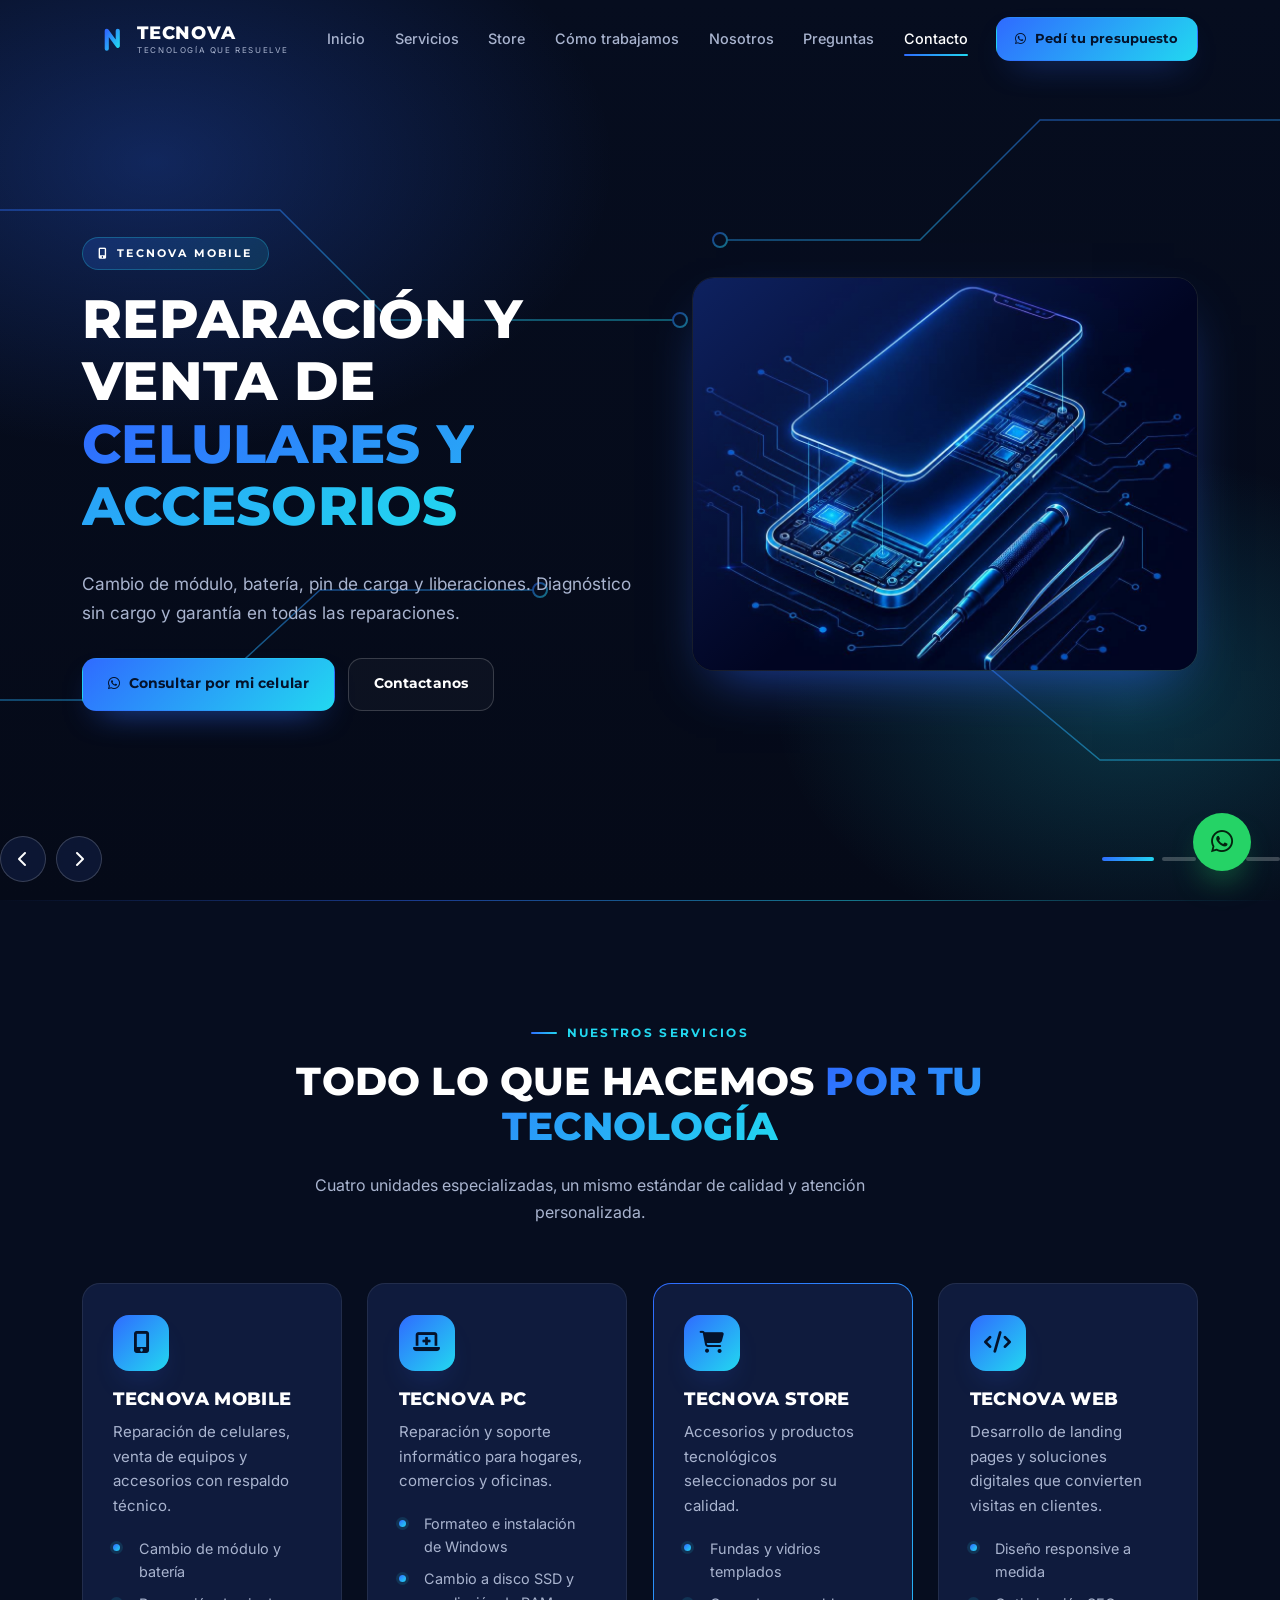
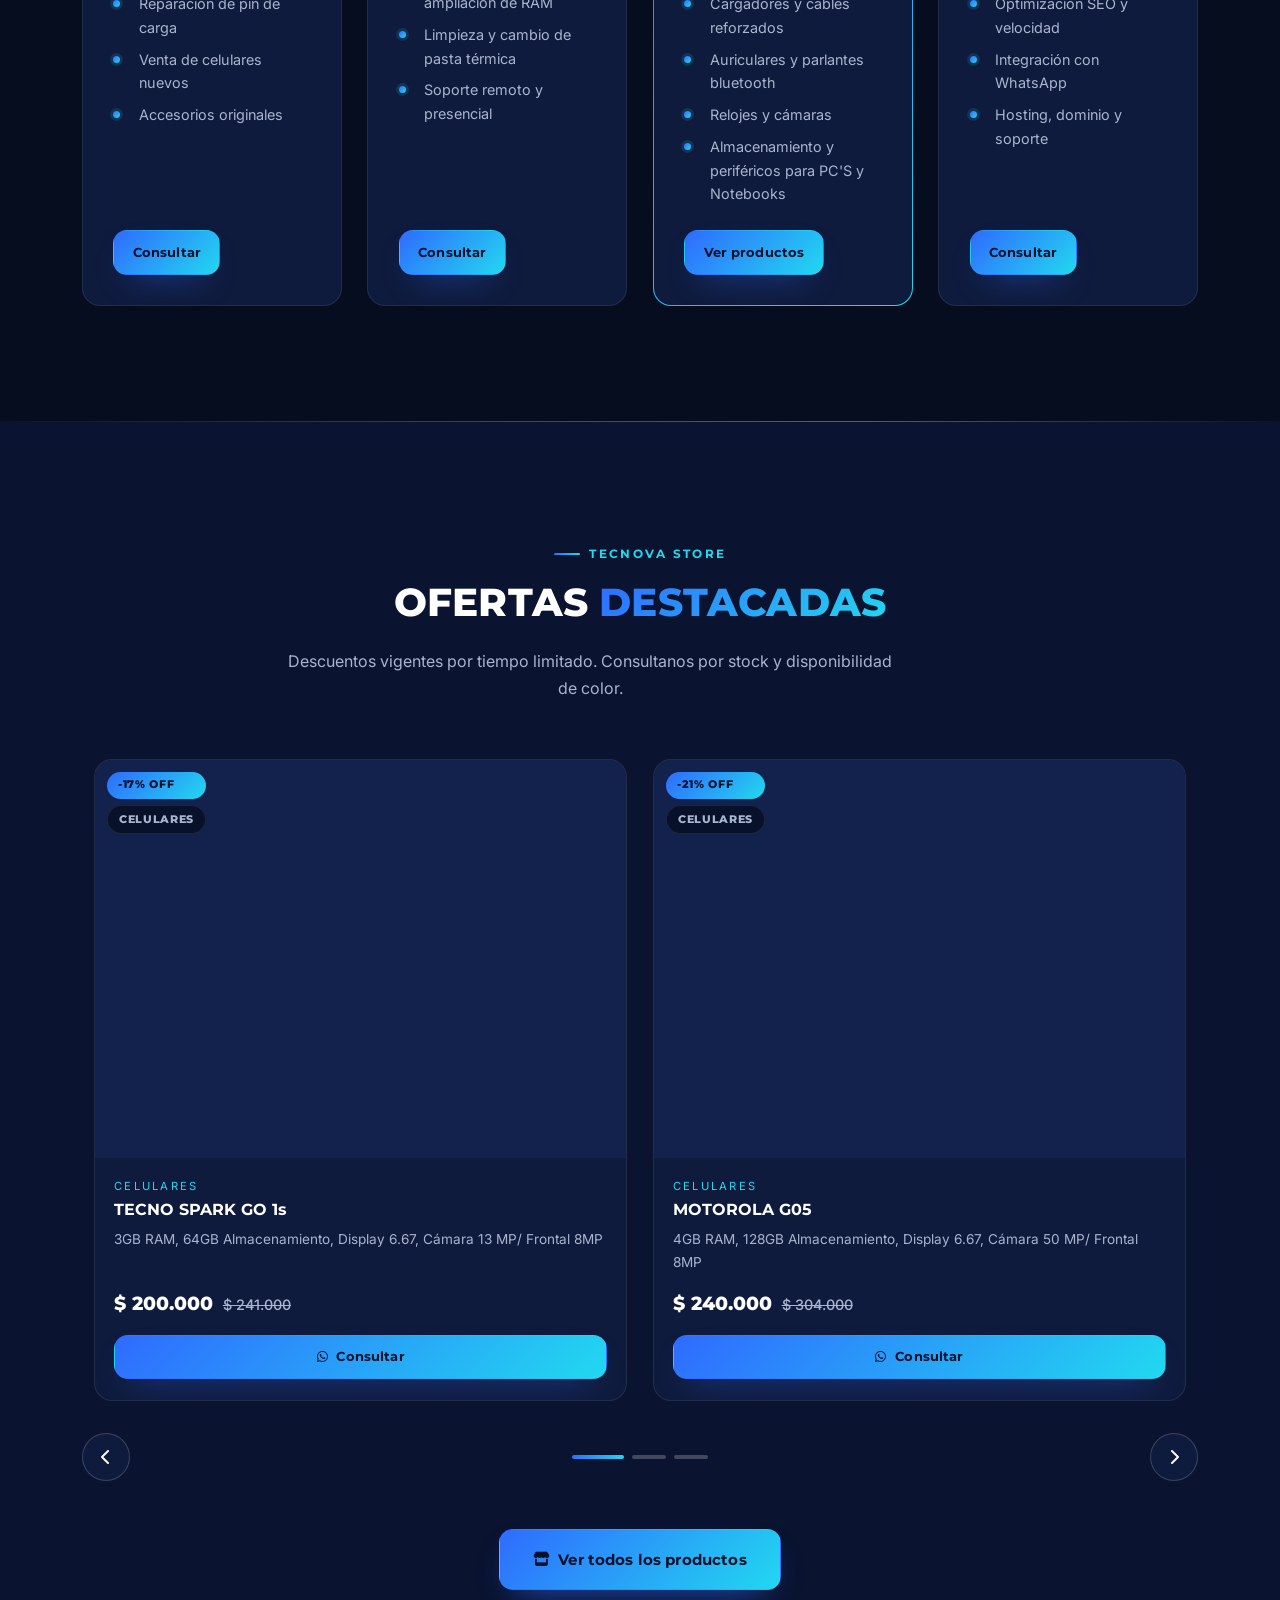
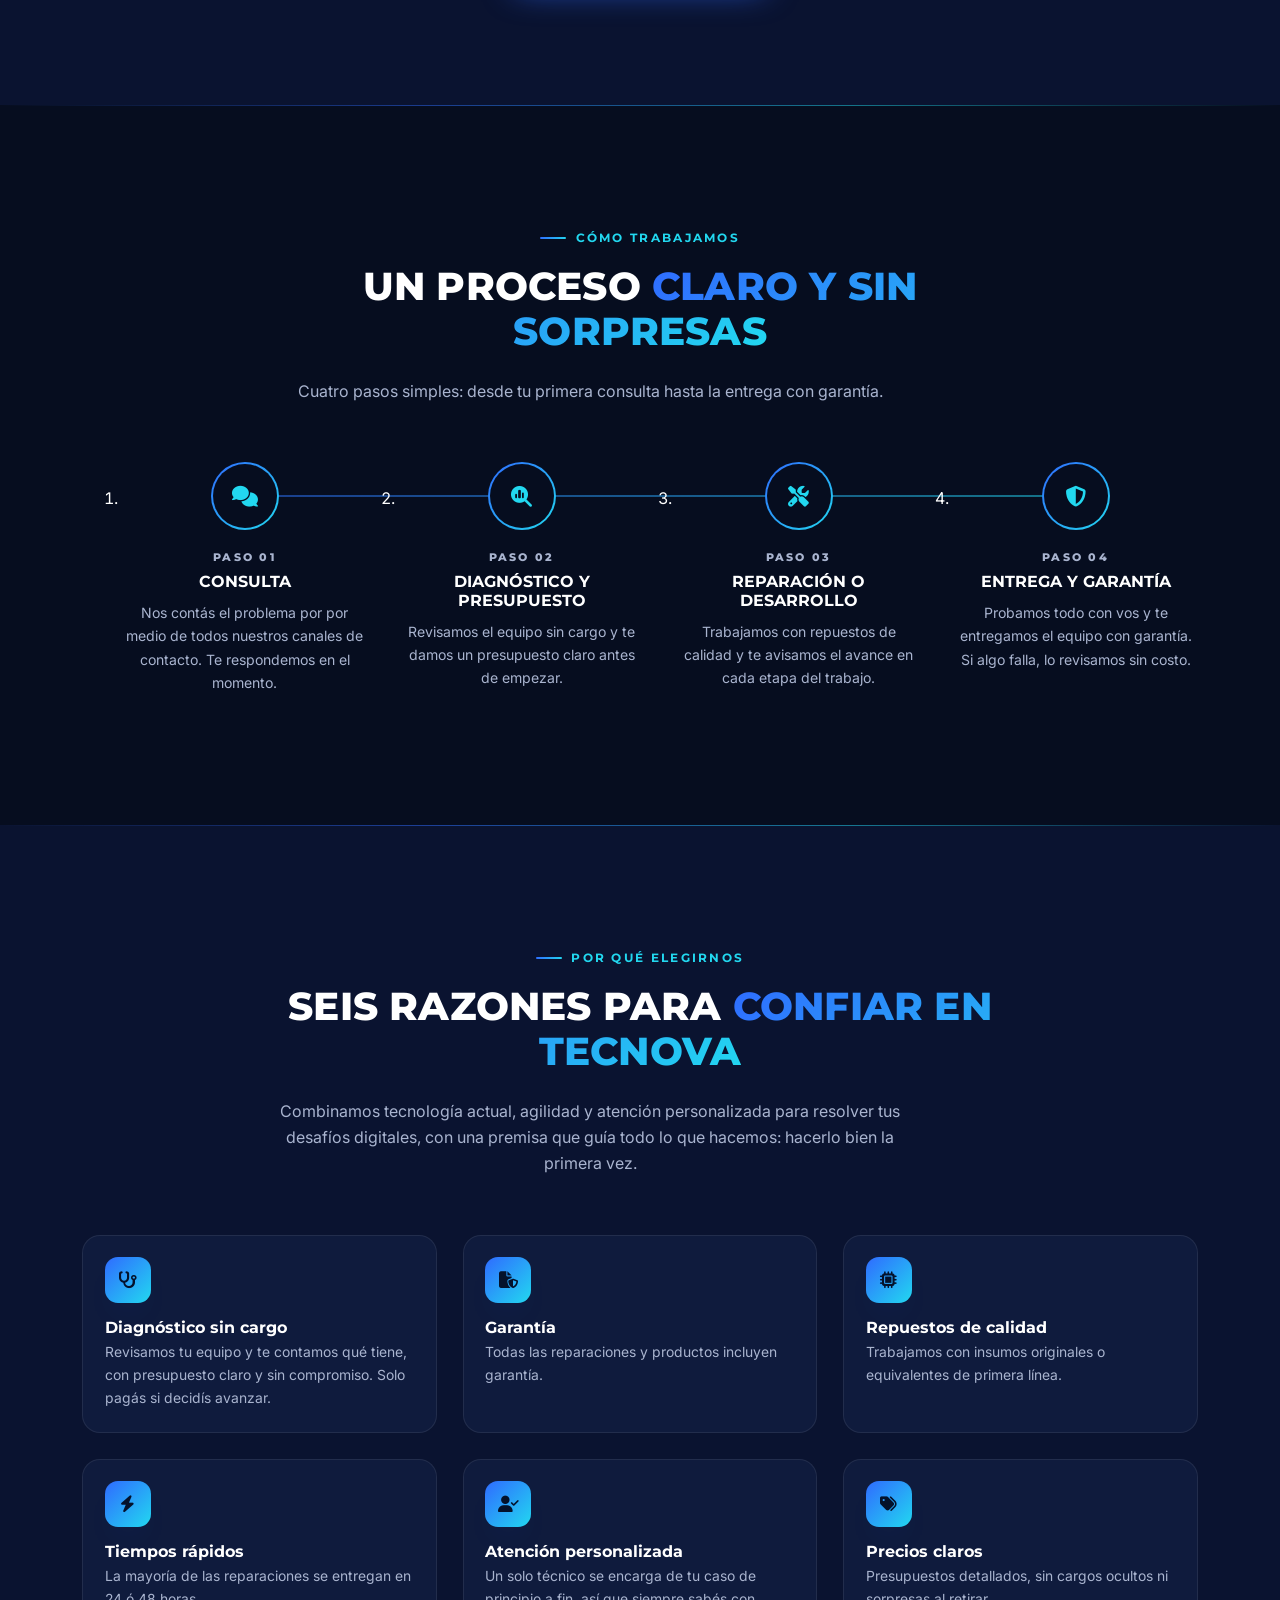
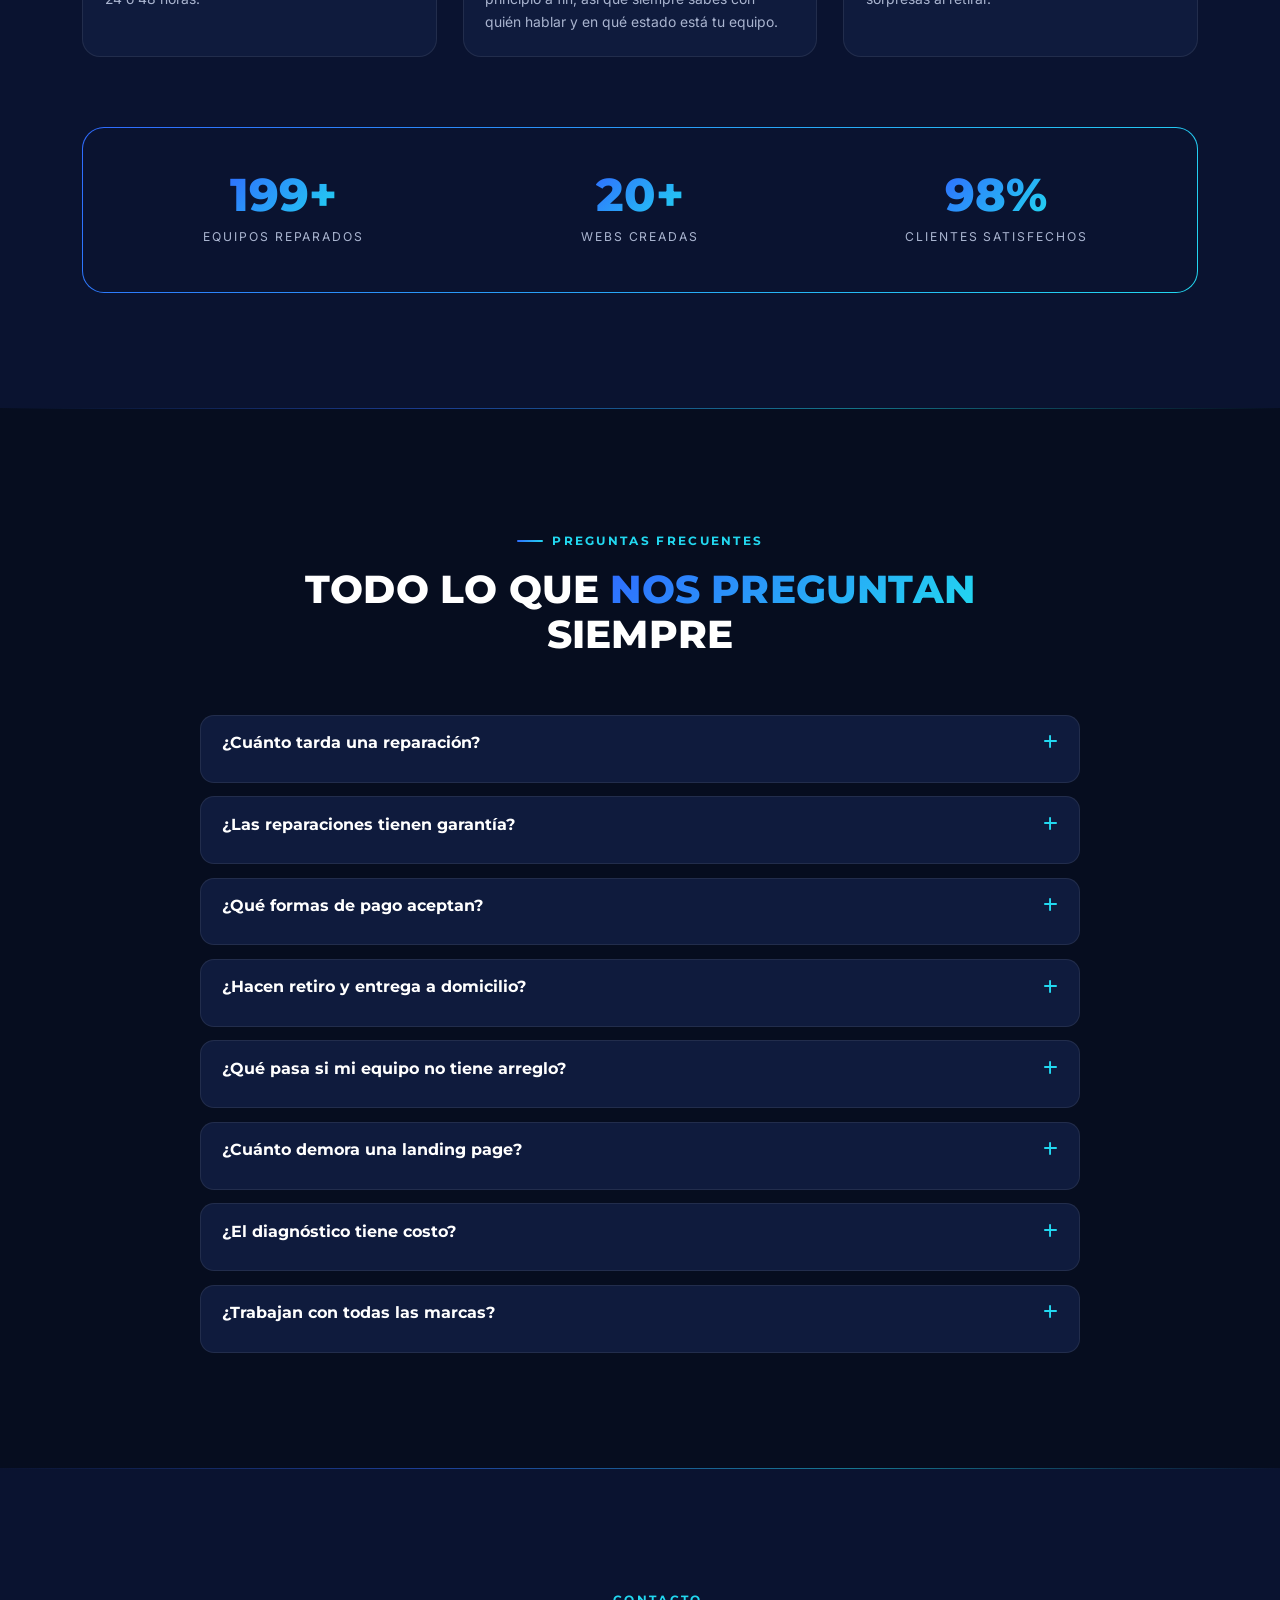
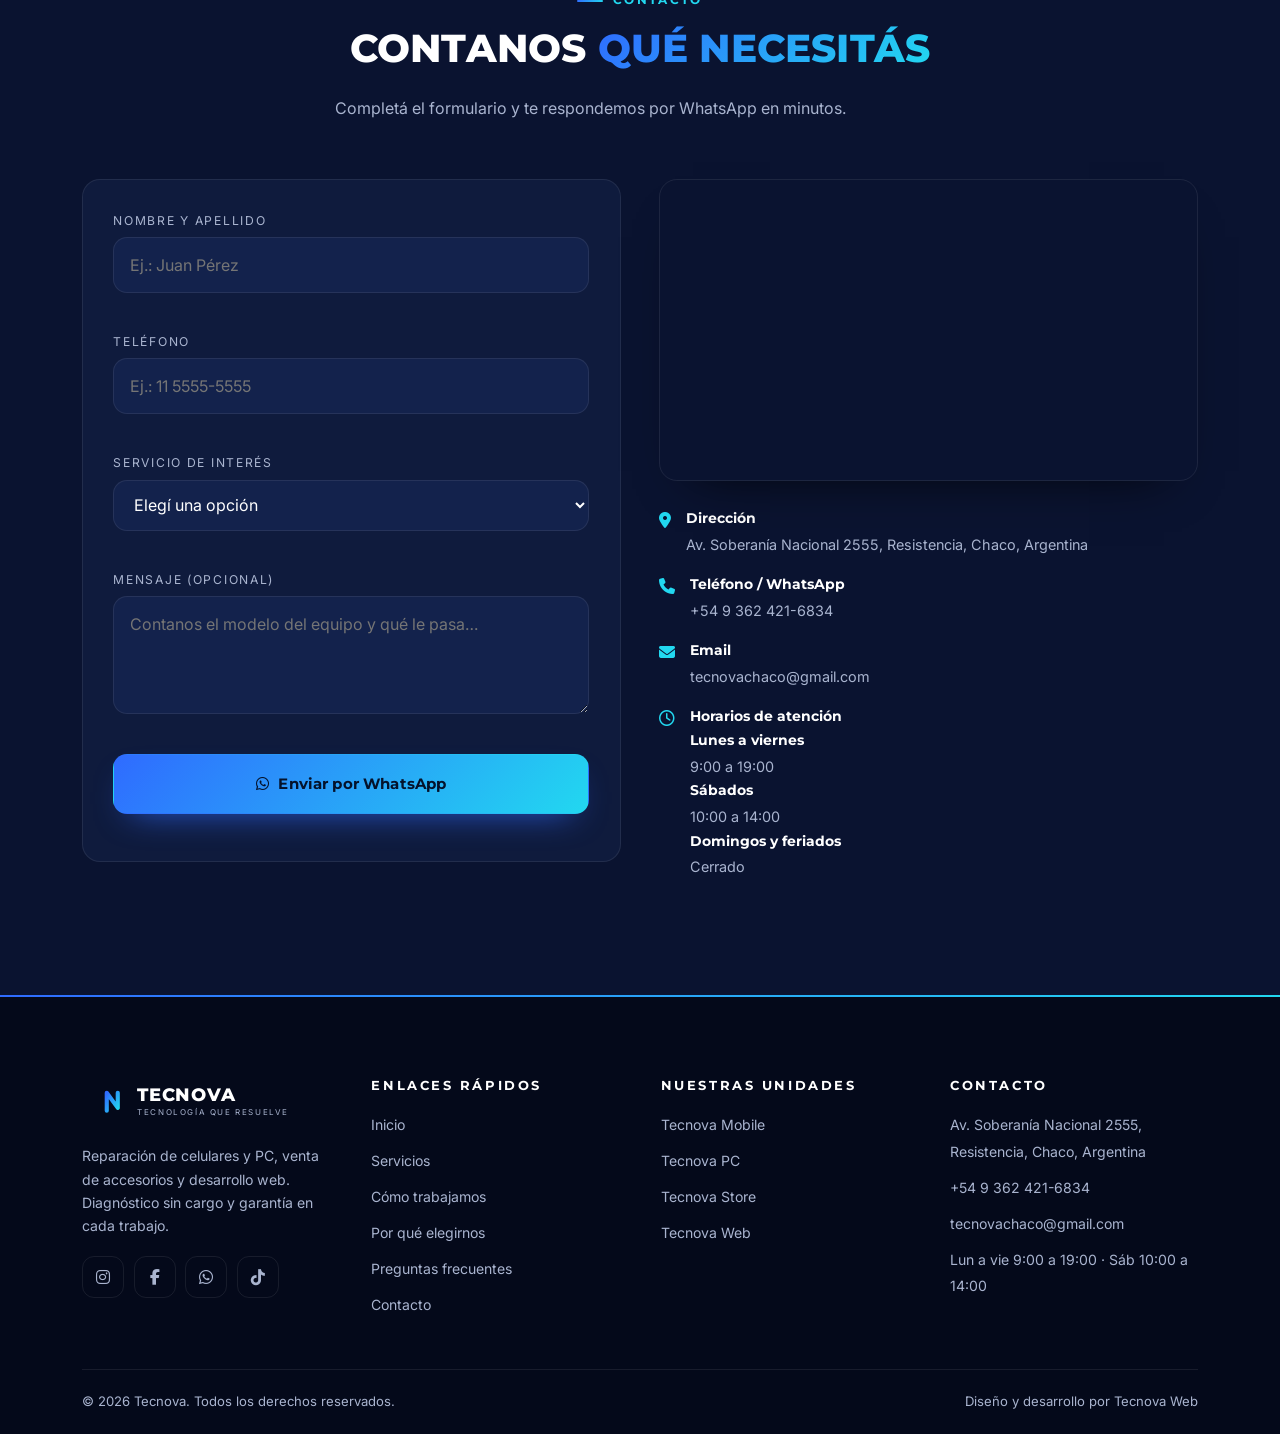
==== commit 114d026c: "final" ====
--- a/index.html
+++ b/index.html
@@ -5,7 +5,7 @@
   <meta name="viewport" content="width=device-width, initial-scale=1.0">
   <meta name="theme-color" content="#060D1F">
 
-  <title>Tecnova | Tecnología que resuelve — Reparación de celulares, PC y desarrollo web</title>
+  <title>Tecnova Chaco</title>
   <meta name="description" content="Tecnova: reparación y venta de celulares, soporte informático, accesorios tecnológicos y desarrollo de landing pages. Diagnóstico sin cargo y garantía escrita.">
 
   <!-- Open Graph -->
@@ -121,14 +121,14 @@
             <div class="hero__content">
               <span class="hero__badge"><i class="fa-solid fa-mobile-screen-button" aria-hidden="true"></i> Tecnova Mobile</span>
               <h1 class="hero__title">Reparación y venta de <span class="text-gradient">celulares y accesorios</span></h1>
-              <p class="hero__text">Cambio de módulo, batería, pin de carga y liberaciones. Diagnóstico sin cargo y garantía escrita en todas las reparaciones.</p>
+              <p class="hero__text">Cambio de módulo, batería, pin de carga y liberaciones. Diagnóstico sin cargo y garantía en todas las reparaciones.</p>
               <div class="hero__actions">
                 <a class="btn btn--primary" data-wa="mobile" href="#contacto"><i class="fa-brands fa-whatsapp" aria-hidden="true"></i> Consultar por mi celular</a>
                 <a class="btn btn--outline" href="#contacto">Contactanos</a>
               </div>
             </div>
             <div class="hero__media">
-              <img src="https://placehold.co/900x700/0F1B3D/22D8F0?text=Tecnova+Mobile" alt="Técnico reparando un teléfono celular en el taller de Tecnova" width="900" height="700">
+              <img src="./assets/tecnovaMobile.png" alt="Técnico reparando un teléfono celular en el taller de Tecnova" width="900" height="700">
             </div>
           </article>
 
@@ -137,14 +137,14 @@
             <div class="hero__content">
               <span class="hero__badge"><i class="fa-solid fa-laptop" aria-hidden="true"></i> Tecnova PC</span>
               <h1 class="hero__title">Reparación y <span class="text-gradient">soporte informático</span></h1>
-              <p class="hero__text">Formateo, instalación de SSD, limpieza por ultrasonido, recuperación de datos y soporte remoto o presencial.</p>
+              <p class="hero__text">Instalación de sistemas y programas, instalación de SSD, limpieza, recuperación de datos y soporte remoto o presencial.</p>
               <div class="hero__actions">
                 <a class="btn btn--primary" data-wa="pc" href="#contacto"><i class="fa-brands fa-whatsapp" aria-hidden="true"></i> Quiero soporte técnico</a>
                 <a class="btn btn--outline" href="#contacto">Contactanos</a>
               </div>
             </div>
             <div class="hero__media">
-              <img src="https://placehold.co/900x700/0F1B3D/22D8F0?text=Tecnova+PC" alt="Reparación de notebooks y computadoras de escritorio en Tecnova" loading="lazy" width="900" height="700">
+              <img src="./assets/tecnovaPC.png" alt="Reparación de notebooks y computadoras de escritorio en Tecnova" loading="lazy" width="900" height="700">
             </div>
           </article>
 
@@ -160,7 +160,7 @@
               </div>
             </div>
             <div class="hero__media">
-              <img src="https://placehold.co/900x700/0F1B3D/22D8F0?text=Tecnova+Store" alt="Accesorios y productos tecnológicos disponibles en Tecnova Store" loading="lazy" width="900" height="700">
+              <img src="./assets/tecnovaStore.png" alt="Accesorios y productos tecnológicos disponibles en Tecnova Store" loading="lazy" width="900" height="700">
             </div>
           </article>
 
@@ -169,14 +169,14 @@
             <div class="hero__content">
               <span class="hero__badge"><i class="fa-solid fa-code" aria-hidden="true"></i> Tecnova Web</span>
               <h1 class="hero__title">Desarrollo de <span class="text-gradient">landing pages</span> y soluciones digitales</h1>
-              <p class="hero__text">Sitios rápidos, optimizados para Google y pensados para vender. Diseño a medida, hosting y dominio incluidos.</p>
+              <p class="hero__text">Sitios rápidos, optimizados y pensados para vender. Diseño a medida, hosting y dominio incluidos.</p>
               <div class="hero__actions">
                 <a class="btn btn--primary" data-wa="web" href="#contacto"><i class="fa-brands fa-whatsapp" aria-hidden="true"></i> Quiero mi landing page</a>
                 <a class="btn btn--outline" href="#contacto">Contactanos</a>
               </div>
             </div>
             <div class="hero__media">
-              <img src="https://placehold.co/900x700/0F1B3D/22D8F0?text=Tecnova+Web" alt="Diseño y desarrollo de landing pages y soluciones digitales" loading="lazy" width="900" height="700">
+              <img src="./assets/tecnovaWeb.png" alt="Diseño y desarrollo de landing pages y soluciones digitales" loading="lazy" width="900" height="700">
             </div>
           </article>
 
@@ -247,8 +247,9 @@
             <ul class="check-list">
               <li>Fundas y vidrios templados</li>
               <li>Cargadores y cables reforzados</li>
-              <li>Auriculares con y sin cable</li>
-              <li>Almacenamiento y periféricos</li>
+              <li>Auriculares y parlantes bluetooth</li>
+              <li>Relojes y cámaras</li>
+              <li>Almacenamiento y periféricos para PC'S y Notebooks</li>
             </ul>
             <div class="card__footer">
               <a class="btn btn--primary btn--sm" href="store.html">Ver productos</a>
@@ -317,7 +318,7 @@
         <header class="section__head section__head--center reveal">
           <span class="eyebrow">Cómo trabajamos</span>
           <h2 class="section__title">Un proceso <span class="text-gradient">claro y sin sorpresas</span></h2>
-          <p class="section__text">Cuatro pasos simples: desde tu primera consulta hasta la entrega con garantía escrita.</p>
+          <p class="section__text">Cuatro pasos simples: desde tu primera consulta hasta la entrega con garantía.</p>
         </header>
 
         <ol class="timeline">
@@ -326,7 +327,7 @@
             <div>
               <span class="timeline__num">Paso 01</span>
               <h3 class="timeline__title">Consulta</h3>
-              <p class="timeline__text">Nos contás el problema por WhatsApp o te acercás al local. Te respondemos en el momento.</p>
+              <p class="timeline__text">Nos contás el problema por por medio de todos nuestros canales de contacto. Te respondemos en el momento.</p>
             </div>
           </li>
           <li class="timeline__step reveal">
@@ -350,7 +351,7 @@
             <div>
               <span class="timeline__num">Paso 04</span>
               <h3 class="timeline__title">Entrega y garantía</h3>
-              <p class="timeline__text">Probamos todo con vos y te entregamos la garantía escrita. Si algo falla, lo revisamos sin costo.</p>
+              <p class="timeline__text">Probamos todo con vos y te entregamos el equipo con garantía. Si algo falla, lo revisamos sin costo.</p>
             </div>
           </li>
         </ol>
@@ -365,7 +366,7 @@
         <header class="section__head section__head--center reveal">
           <span class="eyebrow">Por qué elegirnos</span>
           <h2 class="section__title">Seis razones para <span class="text-gradient">confiar en Tecnova</span></h2>
-          <p class="section__text">Más de una década resolviendo problemas tecnológicos con la misma premisa: hacerlo bien la primera vez.</p>
+          <p class="section__text">Combinamos tecnología actual, agilidad y atención personalizada para resolver tus desafíos digitales, con una premisa que guía todo lo que hacemos: hacerlo bien la primera vez.</p>
         </header>
 
         <div class="grid grid--3">
@@ -373,15 +374,15 @@
             <span class="icon-badge"><i class="fa-solid fa-stethoscope" aria-hidden="true"></i></span>
             <div>
               <h3 class="benefit__title">Diagnóstico sin cargo</h3>
-              <p class="benefit__text">Revisamos tu equipo y te decimos qué tiene antes de que pagues nada.</p>
+              <p class="benefit__text">Revisamos tu equipo y te contamos qué tiene, con presupuesto claro y sin compromiso. Solo pagás si decidís avanzar.</p>
             </div>
           </article>
 
           <article class="card benefit reveal">
             <span class="icon-badge"><i class="fa-solid fa-file-shield" aria-hidden="true"></i></span>
             <div>
-              <h3 class="benefit__title">Garantía escrita</h3>
-              <p class="benefit__text">Todas las reparaciones y productos incluyen garantía documentada.</p>
+              <h3 class="benefit__title">Garantía</h3>
+              <p class="benefit__text">Todas las reparaciones y productos incluyen garantía.</p>
             </div>
           </article>
 
@@ -397,7 +398,7 @@
             <span class="icon-badge"><i class="fa-solid fa-bolt" aria-hidden="true"></i></span>
             <div>
               <h3 class="benefit__title">Tiempos rápidos</h3>
-              <p class="benefit__text">La mayoría de las reparaciones se entregan en el día o en 48 horas.</p>
+              <p class="benefit__text">La mayoría de las reparaciones se entregan en 24 ó 48 horas.</p>
             </div>
           </article>
 
@@ -405,7 +406,7 @@
             <span class="icon-badge"><i class="fa-solid fa-user-check" aria-hidden="true"></i></span>
             <div>
               <h3 class="benefit__title">Atención personalizada</h3>
-              <p class="benefit__text">Hablás siempre con la misma persona que revisa tu equipo.</p>
+              <p class="benefit__text">Un solo técnico se encarga de tu caso de principio a fin, así que siempre sabés con quién hablar y en qué estado está tu equipo.</p>
             </div>
           </article>
 
@@ -421,11 +422,11 @@
         <!-- Franja de contadores animados -->
         <div class="stats reveal">
           <div class="stat">
-            <span class="stat__value text-gradient" data-counter="1500" data-suffix="+">0</span>
+            <span class="stat__value text-gradient" data-counter="200" data-suffix="+">0</span>
             <span class="stat__label">Equipos reparados</span>
           </div>
           <div class="stat">
-            <span class="stat__value text-gradient" data-counter="100" data-suffix="+">0</span>
+            <span class="stat__value text-gradient" data-counter="20" data-suffix="+">0</span>
             <span class="stat__label">Webs creadas</span>
           </div>
           <div class="stat">
@@ -449,17 +450,17 @@
         <div class="faq">
           <div class="faq__item reveal">
             <h3><button class="faq__question" type="button" aria-expanded="false" aria-controls="faq1">¿Cuánto tarda una reparación?<i class="fa-solid fa-plus faq__icon" aria-hidden="true"></i></button></h3>
-            <div class="faq__answer" id="faq1"><div class="faq__answer-inner">La mayoría de los cambios de módulo, batería o pin de carga se entregan el mismo día. Si hay que pedir un repuesto específico, puede demorar entre 24 y 72 horas. Siempre te confirmamos el plazo antes de arrancar.</div></div>
+            <div class="faq__answer" id="faq1"><div class="faq__answer-inner">La mayoría de las reparaciones se entregan el mismo día. Si hay que pedir un repuesto específico, puede demorar entre 24 y 72 horas. Siempre te confirmamos el plazo antes de arrancar.</div></div>
           </div>
 
           <div class="faq__item reveal">
             <h3><button class="faq__question" type="button" aria-expanded="false" aria-controls="faq2">¿Las reparaciones tienen garantía?<i class="fa-solid fa-plus faq__icon" aria-hidden="true"></i></button></h3>
-            <div class="faq__answer" id="faq2"><div class="faq__answer-inner">Sí. Todas nuestras reparaciones incluyen garantía escrita que cubre el repuesto colocado y la mano de obra. Los productos de la tienda tienen además la garantía del fabricante.</div></div>
+            <div class="faq__answer" id="faq2"><div class="faq__answer-inner">Sí. Todas nuestras reparaciones incluyen garantía que cubre el repuesto colocado y la mano de obra. Los productos de la tienda tienen además la garantía del fabricante.</div></div>
           </div>
 
           <div class="faq__item reveal">
             <h3><button class="faq__question" type="button" aria-expanded="false" aria-controls="faq3">¿Qué formas de pago aceptan?<i class="fa-solid fa-plus faq__icon" aria-hidden="true"></i></button></h3>
-            <div class="faq__answer" id="faq3"><div class="faq__answer-inner">Efectivo, transferencia bancaria, tarjetas de débito y crédito (con posibilidad de cuotas según el banco) y billeteras virtuales. Consultanos por promociones vigentes.</div></div>
+            <div class="faq__answer" id="faq3"><div class="faq__answer-inner"> Por el momento aceptamos efectivo y transferencia bancaria. Próximamente contaremos con la posibilidad de aceptar tarjetas de crédito.</div></div>
           </div>
 
           <div class="faq__item reveal">
@@ -549,7 +550,7 @@
               <!-- Reemplazá el src por el de tu negocio (Google Maps → Compartir → Insertar mapa) -->
               <iframe
                 title="Ubicación de Tecnova en el mapa"
-                src="https://www.google.com/maps?q=Buenos+Aires,+Argentina&output=embed"
+                src="https://www.google.com/maps/embed?pb=!1m14!1m12!1m3!1d2502.669095636389!2d-58.98480352874673!3d-27.490777205429726!2m3!1f0!2f0!3f0!3m2!1i1024!2i768!4f13.1!5e0!3m2!1ses-419!2sar!4v1790007707141!5m2!1ses-419!2sar" width="600" height="450" style="border:0;" allowfullscreen="" loading="lazy" referrerpolicy="strict-origin-when-cross-origin"
                 loading="lazy"
                 referrerpolicy="no-referrer-when-downgrade"
                 allowfullscreen></iframe>
@@ -607,7 +608,7 @@
               <span class="brand__fallback-text"><strong>TECNOVA</strong><small>Tecnología que resuelve</small></span>
             </span>
           </a>
-          <p class="footer__text">Reparación de celulares y PC, venta de accesorios y desarrollo web. Diagnóstico sin cargo y garantía escrita en cada trabajo.</p>
+          <p class="footer__text">Reparación de celulares y PC, venta de accesorios y desarrollo web. Diagnóstico sin cargo y garantía en cada trabajo.</p>
 
           <div class="socials">
             <a href="#" data-social="instagram" target="_blank" rel="noopener" aria-label="Instagram de Tecnova"><i class="fa-brands fa-instagram" aria-hidden="true"></i></a>
@@ -642,9 +643,9 @@
         <div>
           <h2 class="footer__title">Contacto</h2>
           <ul class="footer__list">
-            <li><a data-config="direccion" href="#contacto">Av. Tecnológica 1234, CABA</a></li>
-            <li><a data-config="telefono" href="#" target="_blank" rel="noopener">+54 9 11 0000-0000</a></li>
-            <li><a data-config="email" href="mailto:hola@tecnova.com.ar">hola@tecnova.com.ar</a></li>
+            <li><a data-config="direccion" href="#contacto">Av. Soberanía Nacional 2555, Resistencia</a></li>
+            <li><a data-config="telefono" href="#" target="_blank" rel="noopener">+54  362  421-6834</a></li>
+            <li><a data-config="email" href="mailto:hola@tecnova.com.ar">tecnovachaco@gmail.com</a></li>
             <li><span class="footer__text">Lun a vie 9:00 a 19:00 · Sáb 10:00 a 14:00</span></li>
           </ul>
         </div>
@@ -653,7 +654,7 @@
 
       <div class="footer__bottom">
         <p>© 2026 Tecnova. Todos los derechos reservados.</p>
-        <p>Diseño y desarrollo por <a href="store.html">Tecnova Web</a></p>
+        <p>Diseño y desarrollo por <a href="https://webimpulse.vercel.app/">Tecnova Web</a></p>
       </div>
     </div>
   </footer>
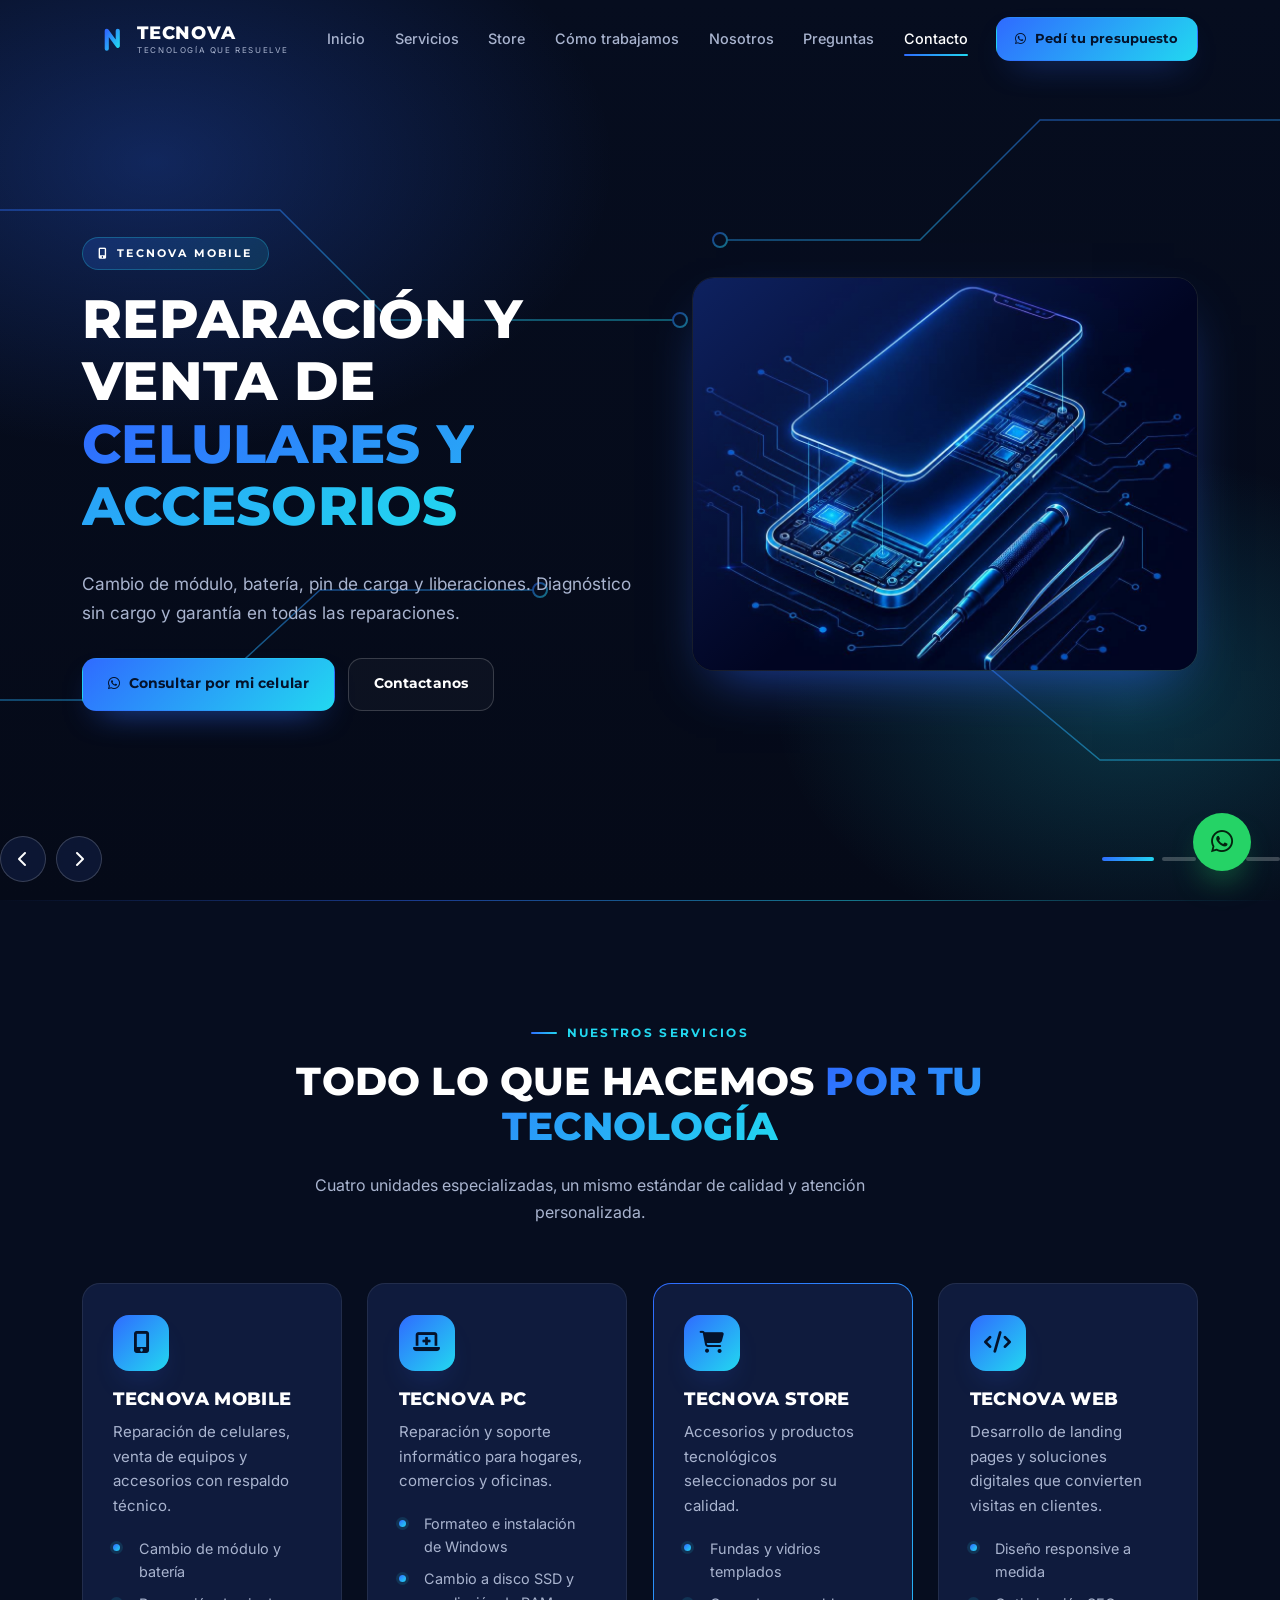
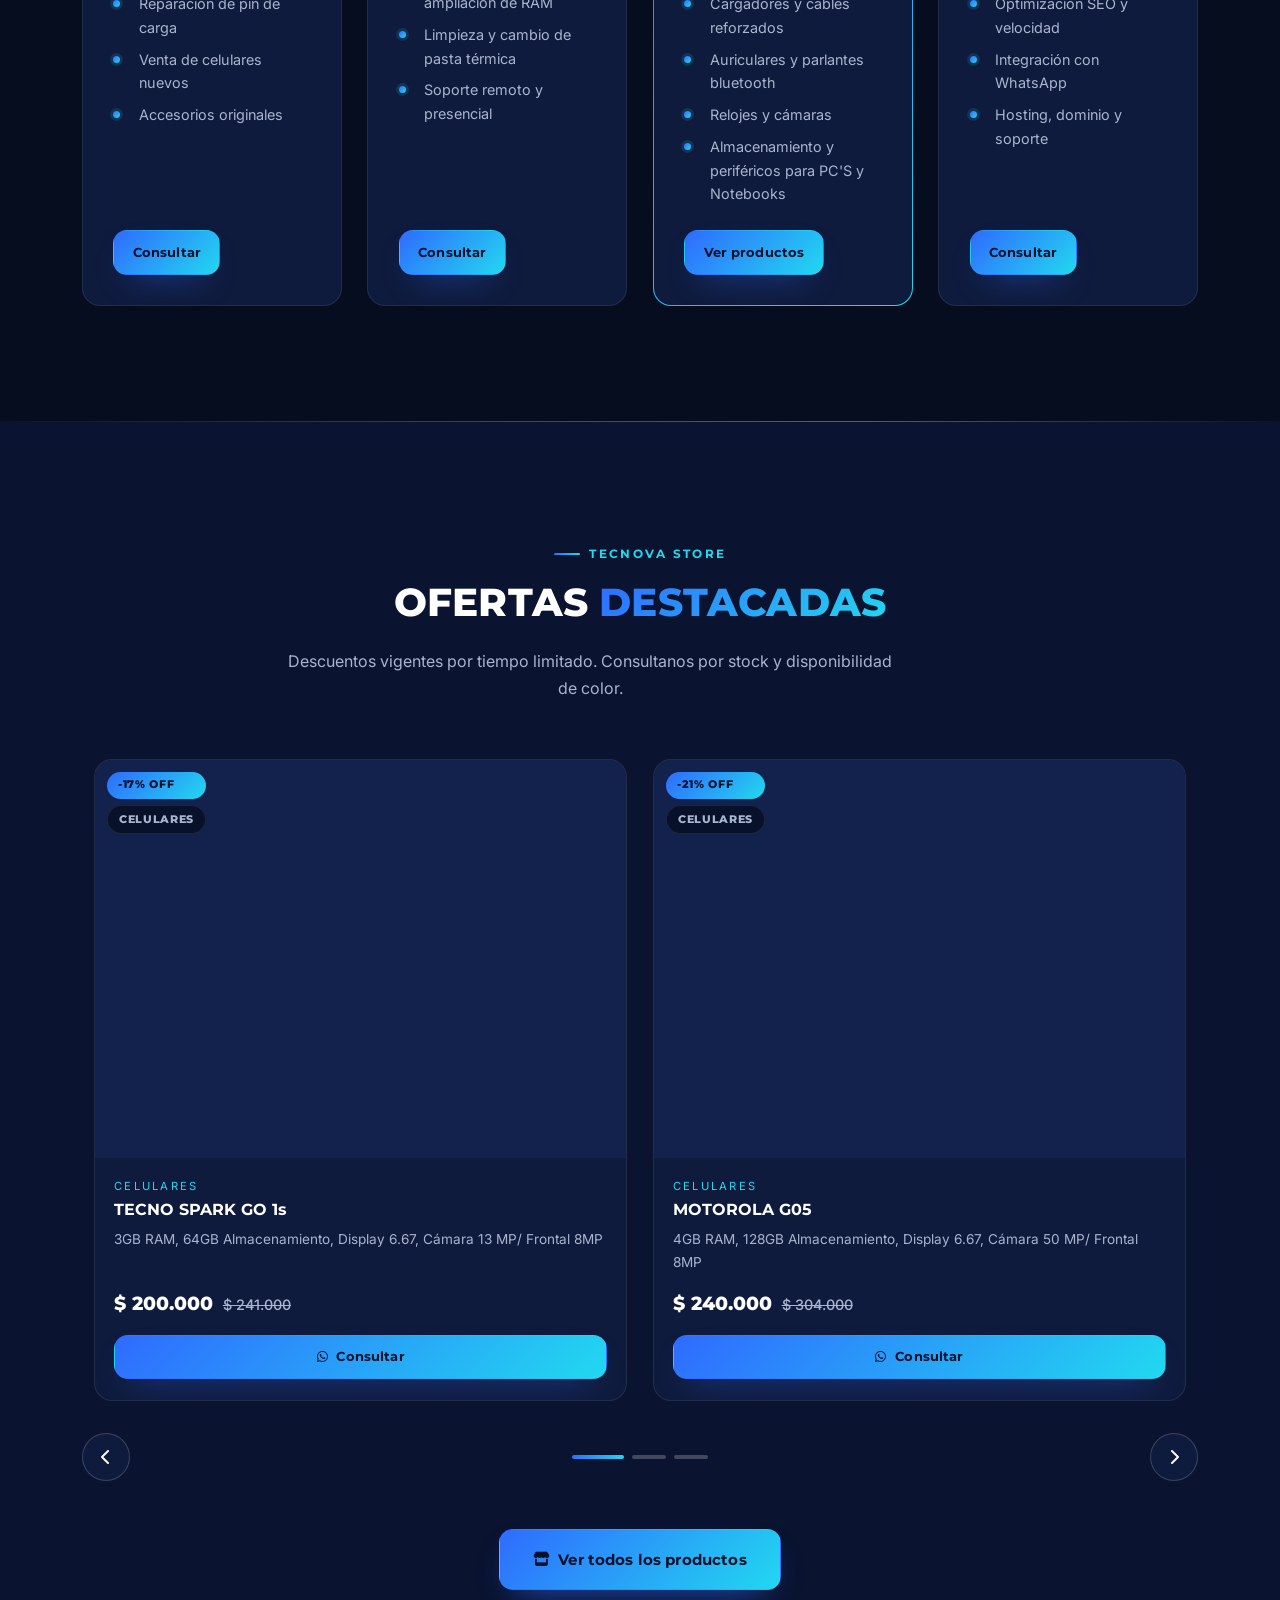
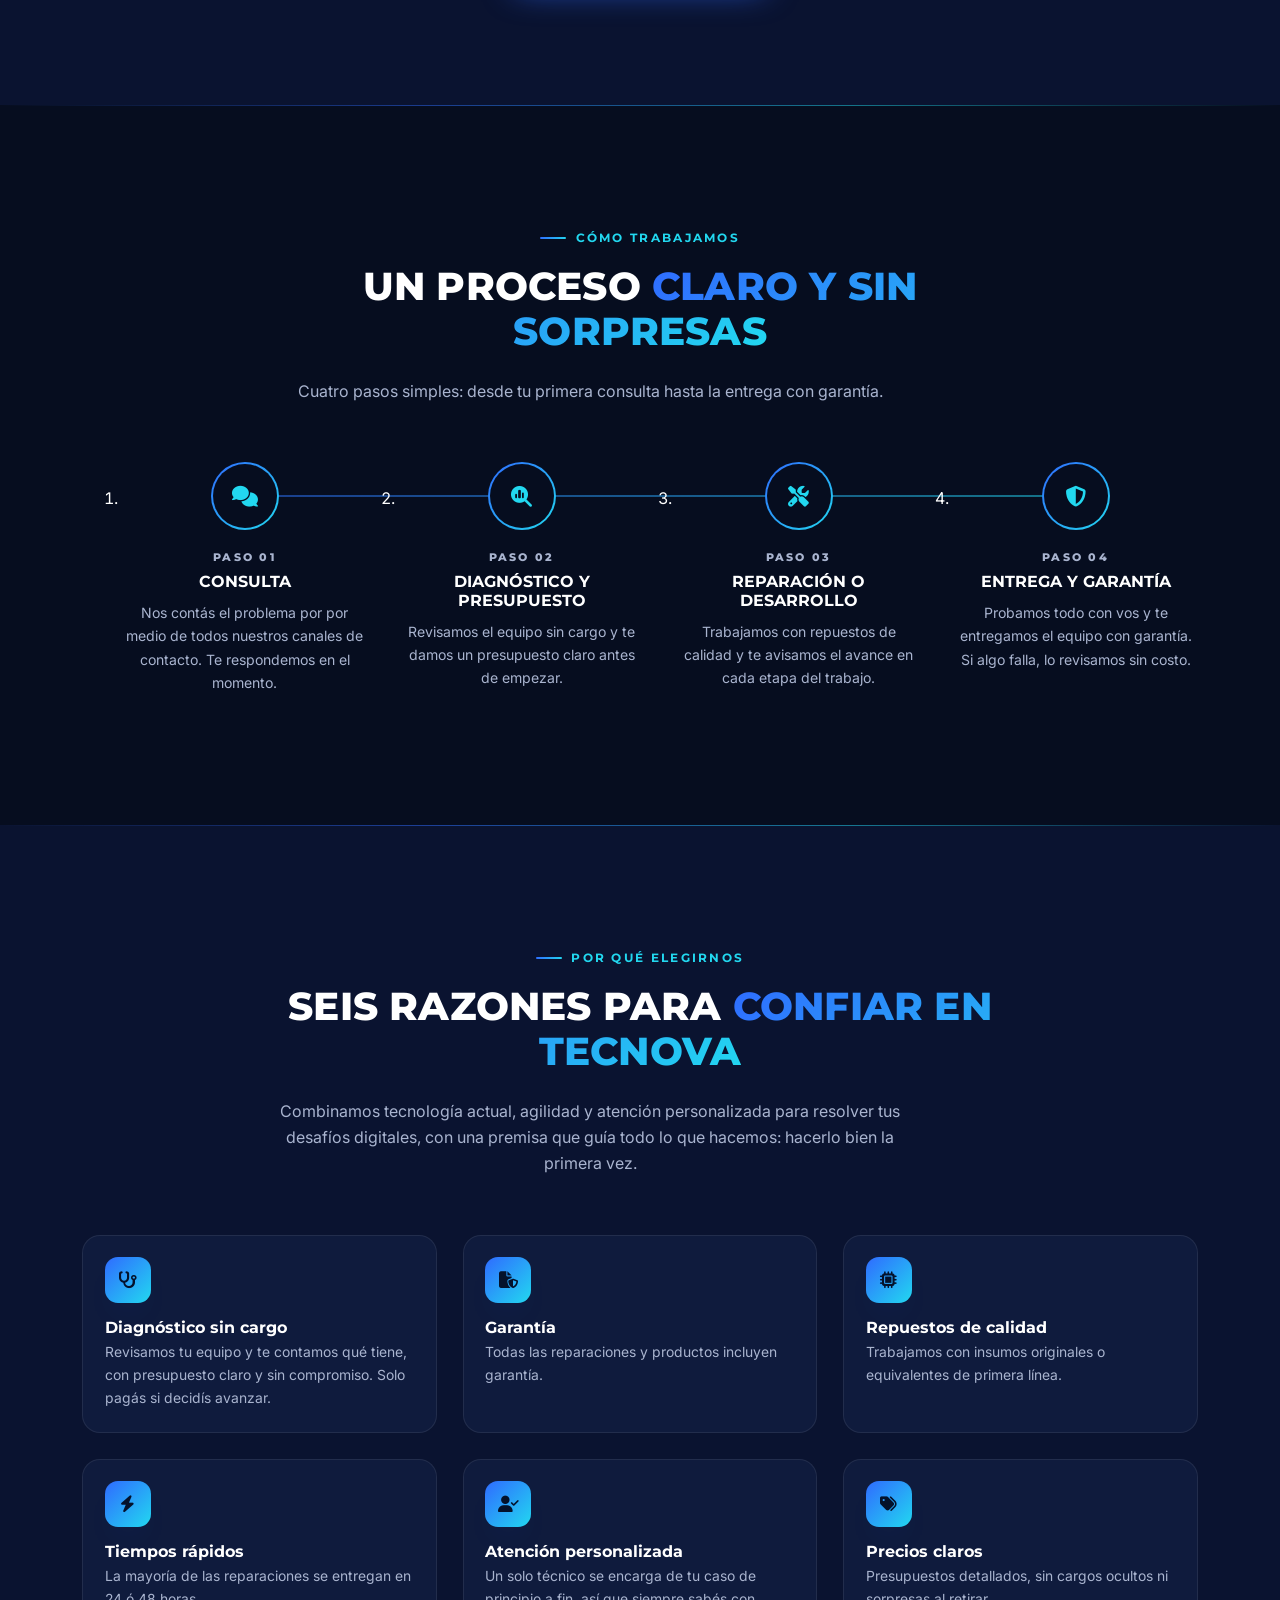
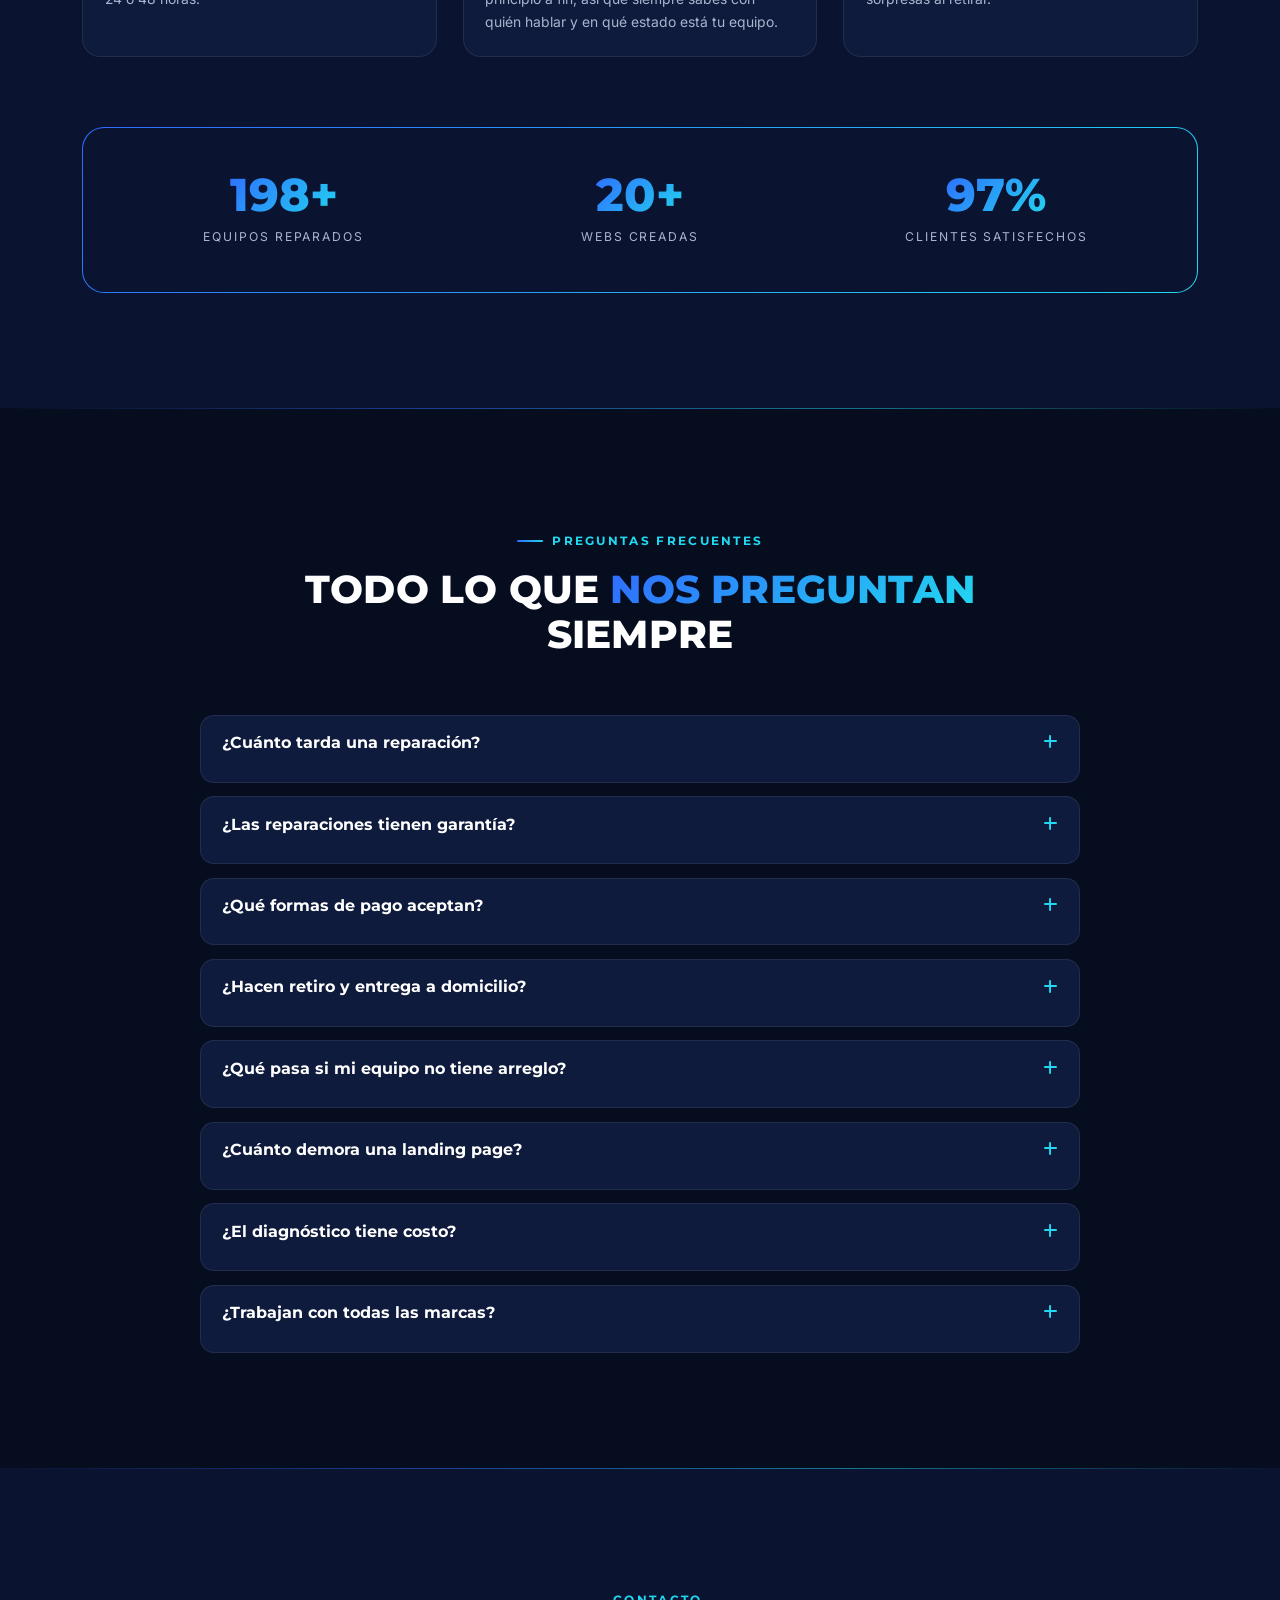
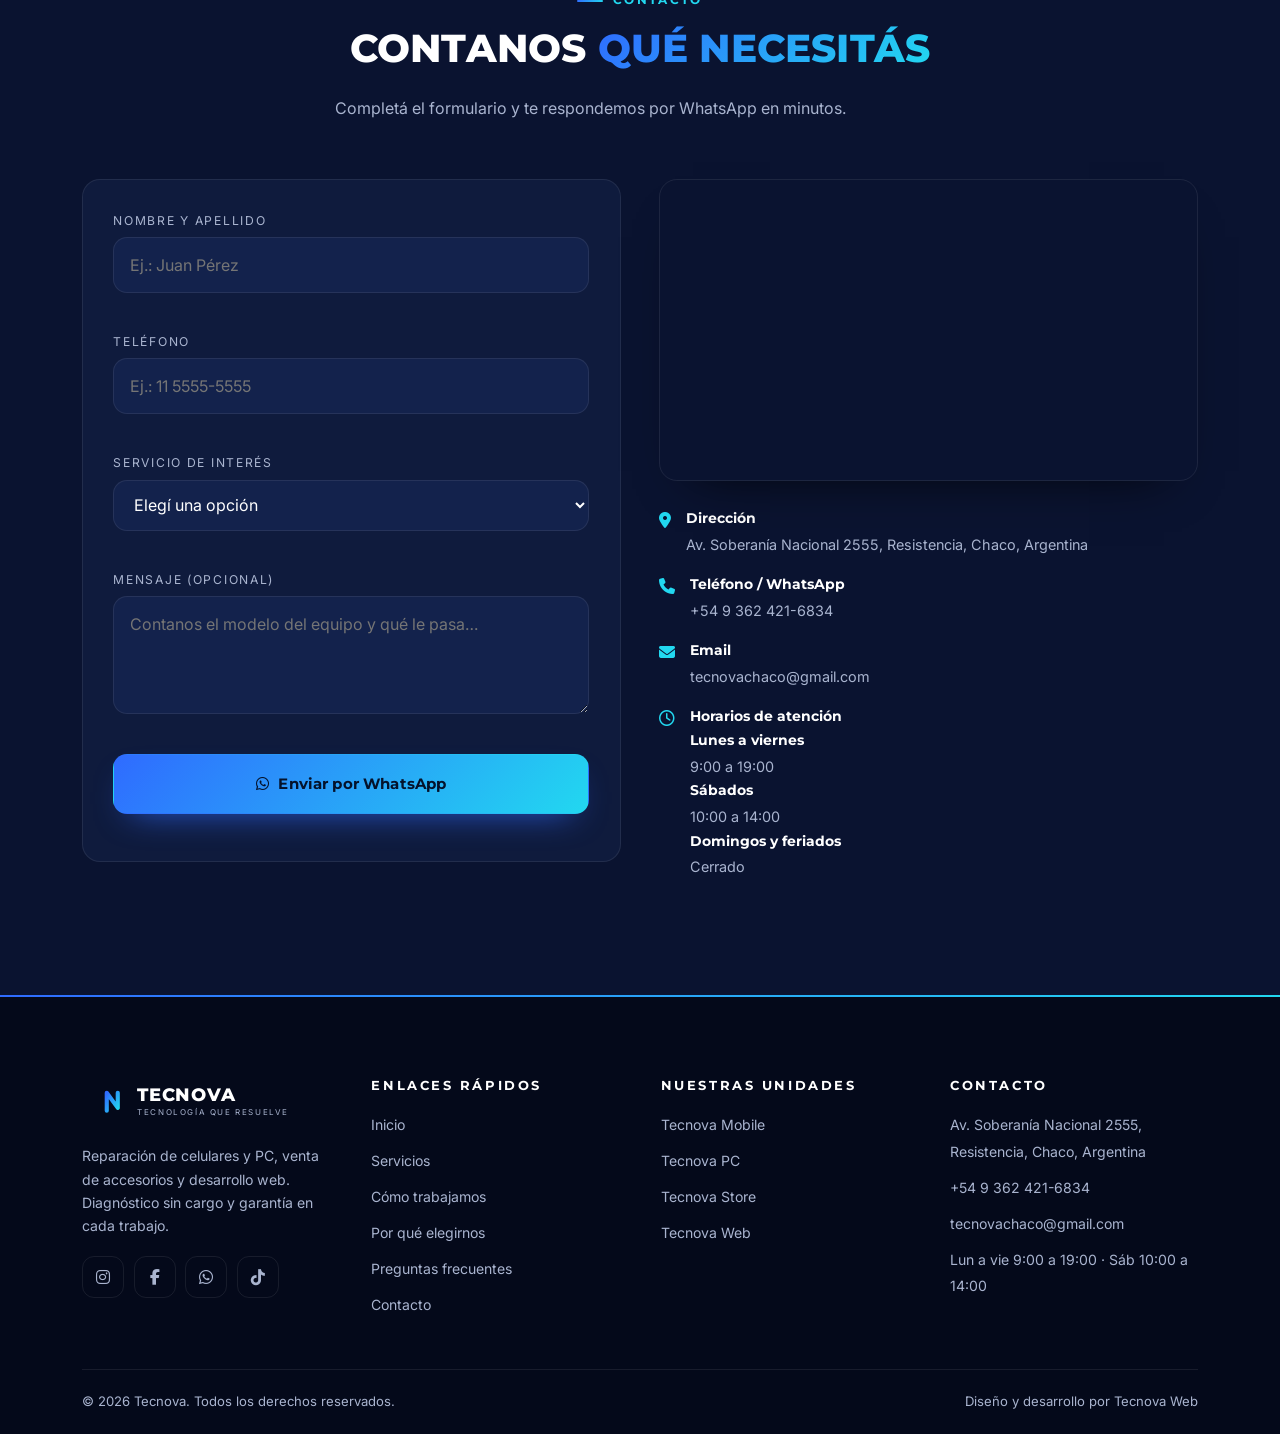
==== commit 3c924280: "tecnovaWeb" ====
--- a/index.html
+++ b/index.html
@@ -267,7 +267,7 @@
               <li>Hosting, dominio y soporte</li>
             </ul>
             <div class="card__footer">
-              <a class="btn btn--primary btn--sm" data-wa="web" href="#contacto">Consultar</a>
+              <a class="btn btn--primary btn--sm" href="tecnova-web.html">Consultar</a>
             </div>
           </article>
 
@@ -654,7 +654,7 @@
 
       <div class="footer__bottom">
         <p>© 2026 Tecnova. Todos los derechos reservados.</p>
-        <p>Diseño y desarrollo por <a href="https://webimpulse.vercel.app/">Tecnova Web</a></p>
+        <p>Diseño y desarrollo por <a href="tecnova-web.html">Tecnova Web</a></p>
       </div>
     </div>
   </footer>
--- a/css/styles.css
+++ b/css/styles.css
@@ -1178,7 +1178,202 @@
 .store-empty i { font-size: 2rem; color: var(--brand-cyan); }
 
 /* ==========================================================================
-   17. ANIMACIONES DE APARICIÓN
+   17. PORTFOLIO TECNOVA WEB
+   ========================================================================== */
+.page-hero--web {
+  display: flex;
+  align-items: center;
+  min-height: clamp(560px, 72vh, 760px);
+  isolation: isolate;
+  overflow: hidden;
+  background-color: var(--color-bg-alt);
+}
+.page-hero__video {
+  position: absolute;
+  inset: 0;
+  z-index: -2;
+  width: 100%;
+  height: 100%;
+  object-fit: cover;
+  object-position: center;
+}
+.page-hero--web::before {
+  content: "";
+  position: absolute;
+  inset: 0;
+  z-index: -1;
+  background:
+    linear-gradient(90deg, rgba(4, 9, 26, 0.94) 0%, rgba(4, 9, 26, 0.72) 43%, rgba(4, 9, 26, 0.38) 100%),
+    linear-gradient(180deg, rgba(6, 13, 31, 0.2) 0%, rgba(6, 13, 31, 0.72) 100%);
+}
+.page-hero--web .container {
+  display: flex;
+  align-items: center;
+  width: 100%;
+  min-height: inherit;
+}
+.page-hero--web .page-hero__content {
+  max-width: 800px;
+  padding: clamp(1.2rem, 3vw, 2.2rem);
+  background: linear-gradient(135deg, rgba(6, 13, 31, 0.58), rgba(15, 27, 61, 0.28));
+  border: 1px solid rgba(255, 255, 255, 0.14);
+  border-radius: var(--radius-lg);
+  box-shadow: 0 24px 70px -35px rgba(0, 0, 0, 0.95);
+  backdrop-filter: blur(8px) saturate(125%);
+  -webkit-backdrop-filter: blur(8px) saturate(125%);
+}
+.page-hero--web::after {
+  content: "";
+  position: absolute;
+  inset: 0;
+  pointer-events: none;
+  opacity: 0.18;
+  background-image:
+    linear-gradient(rgba(34, 216, 240, 0.12) 1px, transparent 1px),
+    linear-gradient(90deg, rgba(47, 107, 255, 0.12) 1px, transparent 1px);
+  background-size: 46px 46px;
+  mask-image: linear-gradient(120deg, black, transparent 72%);
+}
+.page-hero--web .container { position: relative; z-index: 1; }
+
+.web-grid {
+  grid-template-columns: repeat(auto-fit, minmax(min(100%, 315px), 1fr));
+  align-items: stretch;
+}
+.web-card {
+  display: flex;
+  flex-direction: column;
+  min-width: 0;
+  overflow: hidden;
+  background-color: var(--color-surface);
+  border: 1px solid var(--color-border);
+  border-radius: var(--radius-md);
+  transition: transform var(--transition), border-color var(--transition), box-shadow var(--transition);
+}
+.web-card:hover {
+  transform: translateY(-8px);
+  border-color: rgba(34, 216, 240, 0.4);
+  box-shadow: var(--shadow-glow);
+}
+.web-card__media {
+  position: relative;
+  isolation: isolate;
+  aspect-ratio: 16 / 10;
+  overflow: hidden;
+  background:
+    radial-gradient(circle at 25% 20%, rgba(47, 107, 255, 0.25), transparent 45%),
+    var(--color-surface-2);
+}
+.web-carousel,
+.web-carousel__track,
+.web-carousel__slide { width: 100%; height: 100%; }
+.web-carousel { position: relative; overflow: hidden; }
+.web-carousel__track { position: relative; }
+.web-carousel__slide {
+  position: absolute;
+  inset: 0;
+  margin: 0;
+  opacity: 0;
+  transform: scale(1.035);
+  transition: opacity 0.75s ease, transform 4.4s ease;
+}
+.web-carousel__slide.is-active { opacity: 1; transform: scale(1); }
+.web-carousel__slide img,
+.web-carousel__fallback {
+  width: 100%;
+  height: 100%;
+  object-fit: cover;
+}
+.web-carousel__slide::after {
+  content: "";
+  position: absolute;
+  inset: 0;
+  background: linear-gradient(180deg, rgba(4, 9, 26, 0.02) 35%, rgba(4, 9, 26, 0.72) 100%);
+  pointer-events: none;
+}
+.web-carousel__fallback { opacity: 0.8; }
+.web-carousel__dots {
+  position: absolute;
+  right: 0.9rem;
+  bottom: 0.8rem;
+  z-index: 2;
+  display: flex;
+  gap: 0.32rem;
+}
+.web-carousel__dot {
+  width: 22px;
+  height: 4px;
+  padding: 0;
+  border: 0;
+  border-radius: var(--radius-pill);
+  background: rgba(255, 255, 255, 0.42);
+  cursor: pointer;
+  transition: width var(--transition), background-color var(--transition);
+}
+.web-carousel__dot.is-active { width: 34px; background: var(--gradient-brand); }
+.web-carousel__counter {
+  position: absolute;
+  top: 0.8rem;
+  right: 0.9rem;
+  z-index: 2;
+  padding: 0.28rem 0.55rem;
+  color: var(--text);
+  background: rgba(6, 13, 31, 0.7);
+  border: 1px solid rgba(255, 255, 255, 0.16);
+  border-radius: var(--radius-pill);
+  font-size: 0.68rem;
+  font-weight: 700;
+  letter-spacing: 0.08em;
+  backdrop-filter: blur(8px);
+}
+.web-card__tag {
+  position: absolute;
+  top: 0.85rem;
+  left: 0.9rem;
+  z-index: 2;
+  padding: 0.32rem 0.7rem;
+  color: var(--text-dark);
+  background-image: var(--gradient-brand);
+  border-radius: var(--radius-pill);
+  font-family: var(--font-display);
+  font-size: 0.66rem;
+  font-weight: 800;
+  letter-spacing: 0.1em;
+  text-transform: uppercase;
+}
+.web-card__body {
+  display: flex;
+  flex: 1;
+  flex-direction: column;
+  padding: 1.35rem 1.4rem 1.45rem;
+}
+.web-card__category {
+  margin-bottom: 0.45rem;
+  color: var(--brand-cyan);
+  font-size: 0.7rem;
+  font-weight: 700;
+  letter-spacing: 0.18em;
+  text-transform: uppercase;
+}
+.web-card__title {
+  margin-bottom: 0.55rem;
+  font-family: var(--font-display);
+  font-size: 1.08rem;
+  font-weight: 800;
+  text-transform: uppercase;
+}
+.web-card__text { margin: 0 0 1.1rem; color: var(--text-muted); font-size: 0.9rem; }
+.web-card__chips { display: flex; flex-wrap: wrap; gap: 0.4rem; margin-bottom: 1.3rem; }
+.web-card__chips span {
+  padding: 0.28rem 0.55rem;
+  color: var(--text-muted);
+  background: rgba(255, 255, 255, 0.04);
+  border: 1px solid var(--color-border);
+  border-radius: var(--radius-pill);
+  font-size: 0.7rem;
+}
+/* ==========================================================================
+   18. ANIMACIONES DE APARICIÓN
    ========================================================================== */
 .reveal {
   opacity: 0;
@@ -1189,7 +1384,7 @@
 .reveal.is-visible { opacity: 1; transform: none; }
 
 /* ==========================================================================
-   18. RESPONSIVE (mobile-first → tablet → escritorio)
+   19. RESPONSIVE (mobile-first → tablet → escritorio)
    ========================================================================== */
 @media (max-width: 980px) {
   .nav {
@@ -1223,6 +1418,25 @@
   :root { --header-h: 68px; }
   .brand__logo { width: 148px; }
   .hero { min-height: auto; padding-block: calc(var(--header-h) + 34px) 96px; }
+  .page-hero--web {
+    min-height: 620px;
+  }
+  .page-hero--web::before {
+    background:
+      linear-gradient(180deg, rgba(4, 9, 26, 0.8) 0%, rgba(4, 9, 26, 0.58) 42%, rgba(4, 9, 26, 0.92) 100%);
+  }
+  .page-hero--web .page-hero__content {
+    width: 100%;
+    padding: 1rem;
+    backdrop-filter: blur(6px) saturate(120%);
+    -webkit-backdrop-filter: blur(6px) saturate(120%);
+  }
+  .page-hero--web .page-hero__title {
+    font-size: clamp(1.8rem, 9vw, 2.7rem);
+  }
+  .page-hero--web .page-hero__text {
+    font-size: 0.94rem;
+  }
   .carousel-nav { bottom: 12px; }
   .store-toolbar__row { display: grid; grid-template-columns: 1fr; align-items: stretch; gap: 0.85rem; }
   .store-results { margin-bottom: 0; }
@@ -1236,7 +1450,7 @@
 }
 
 /* ==========================================================================
-   19. ACCESIBILIDAD — respeta prefers-reduced-motion
+   20. ACCESIBILIDAD — respeta prefers-reduced-motion
    ========================================================================== */
 @media (prefers-reduced-motion: reduce) {
   html { scroll-behavior: auto; }
